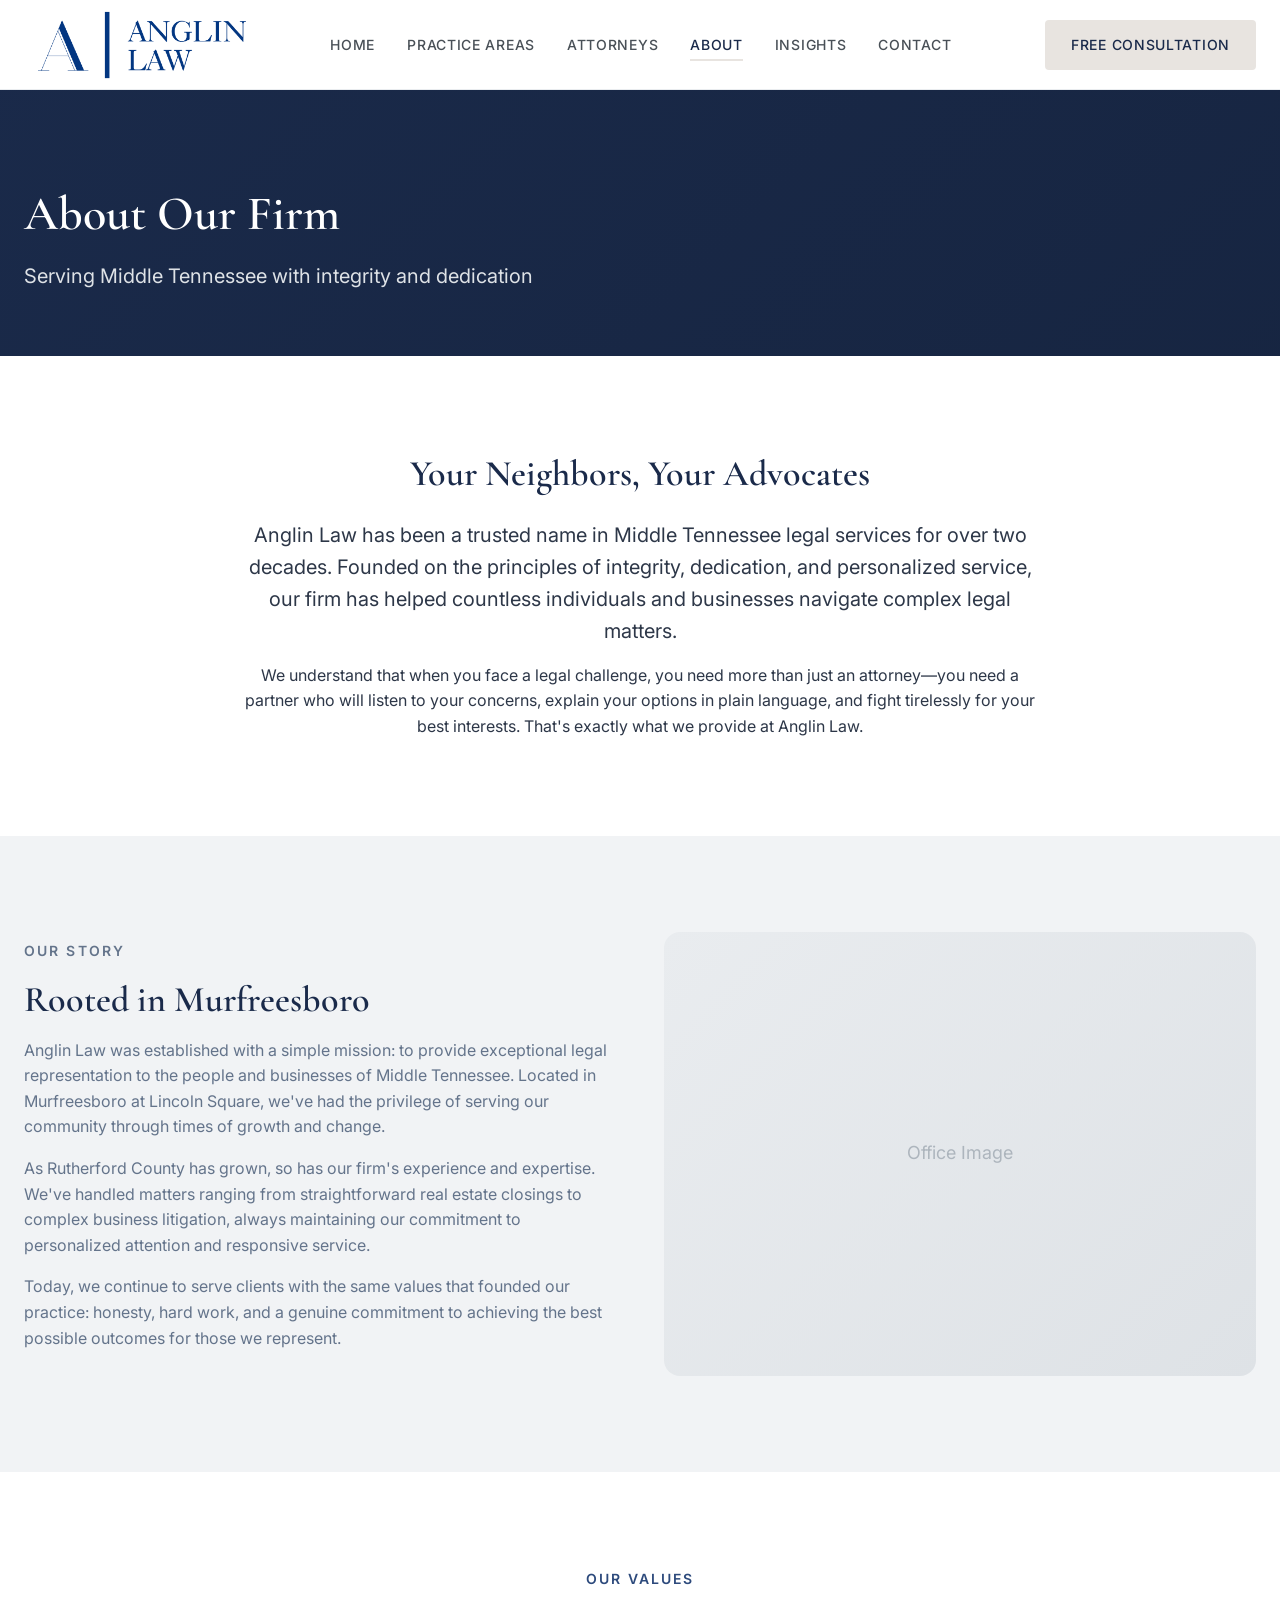
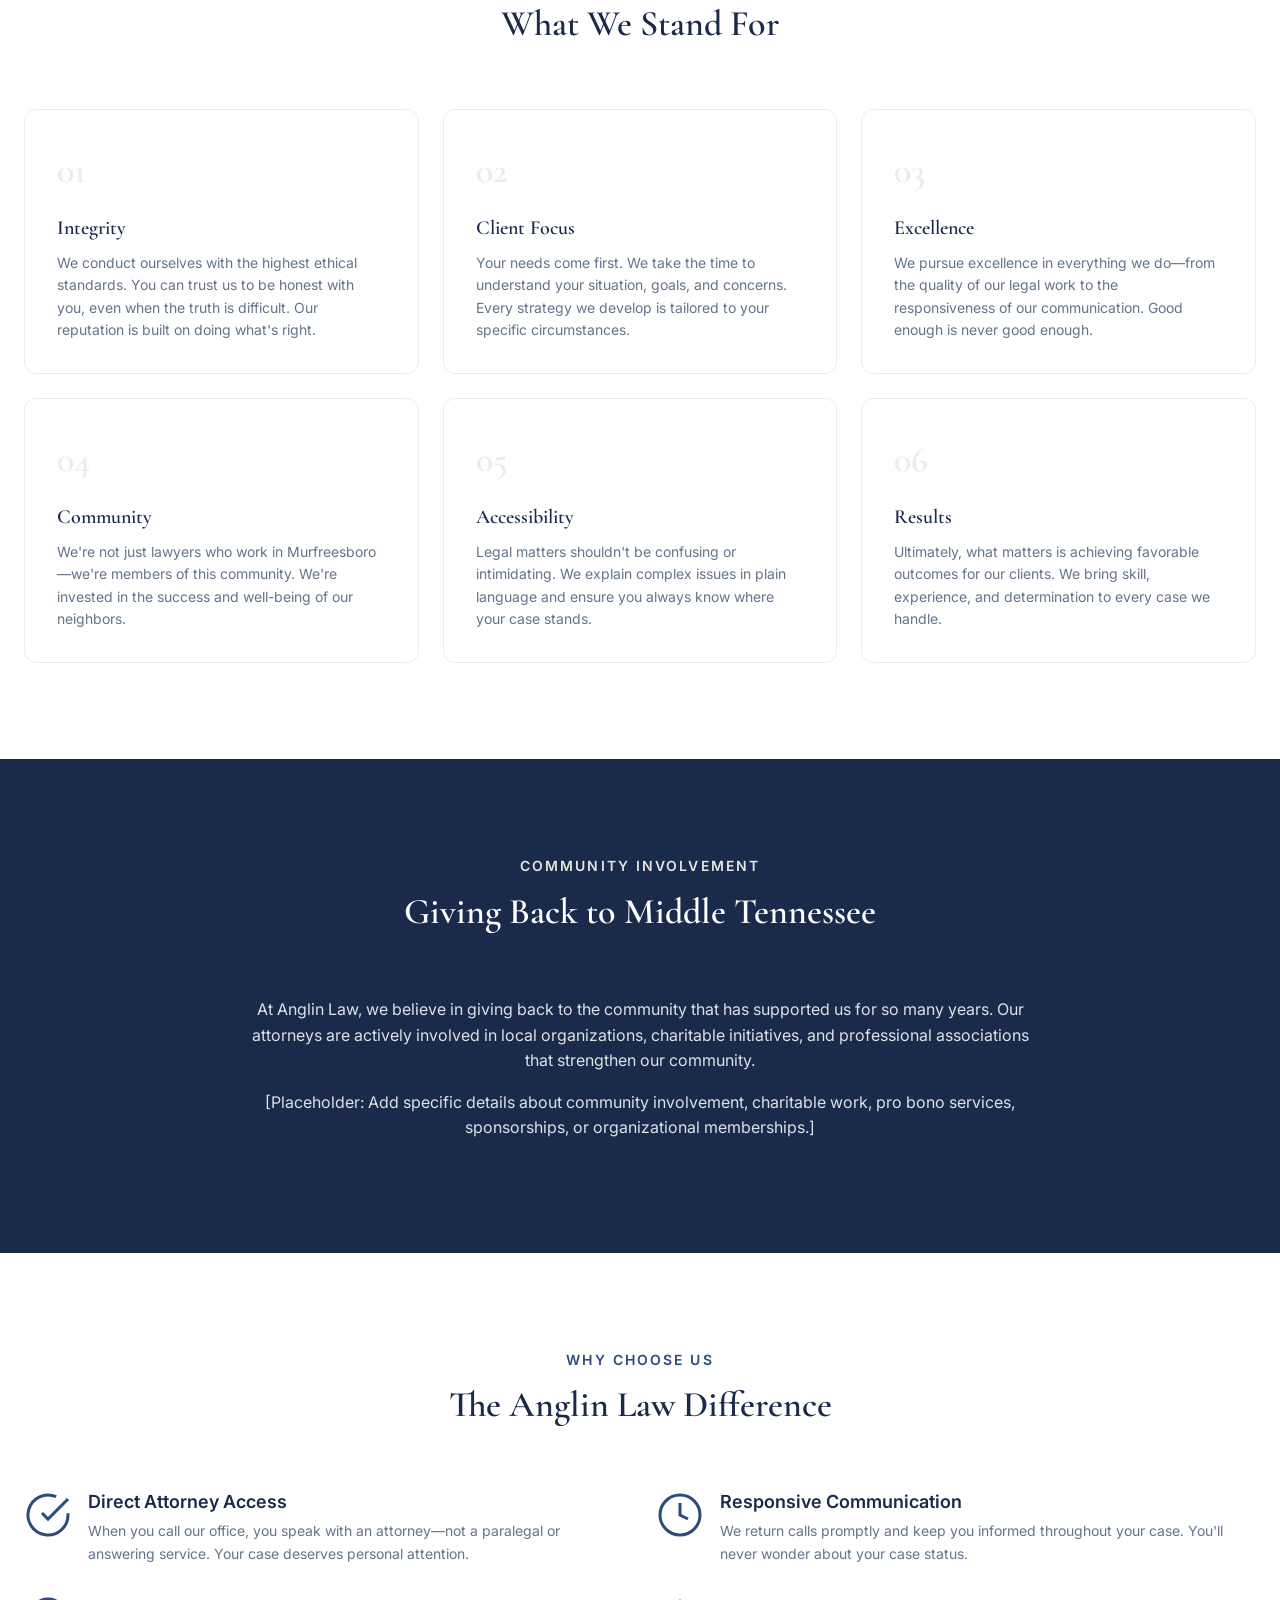
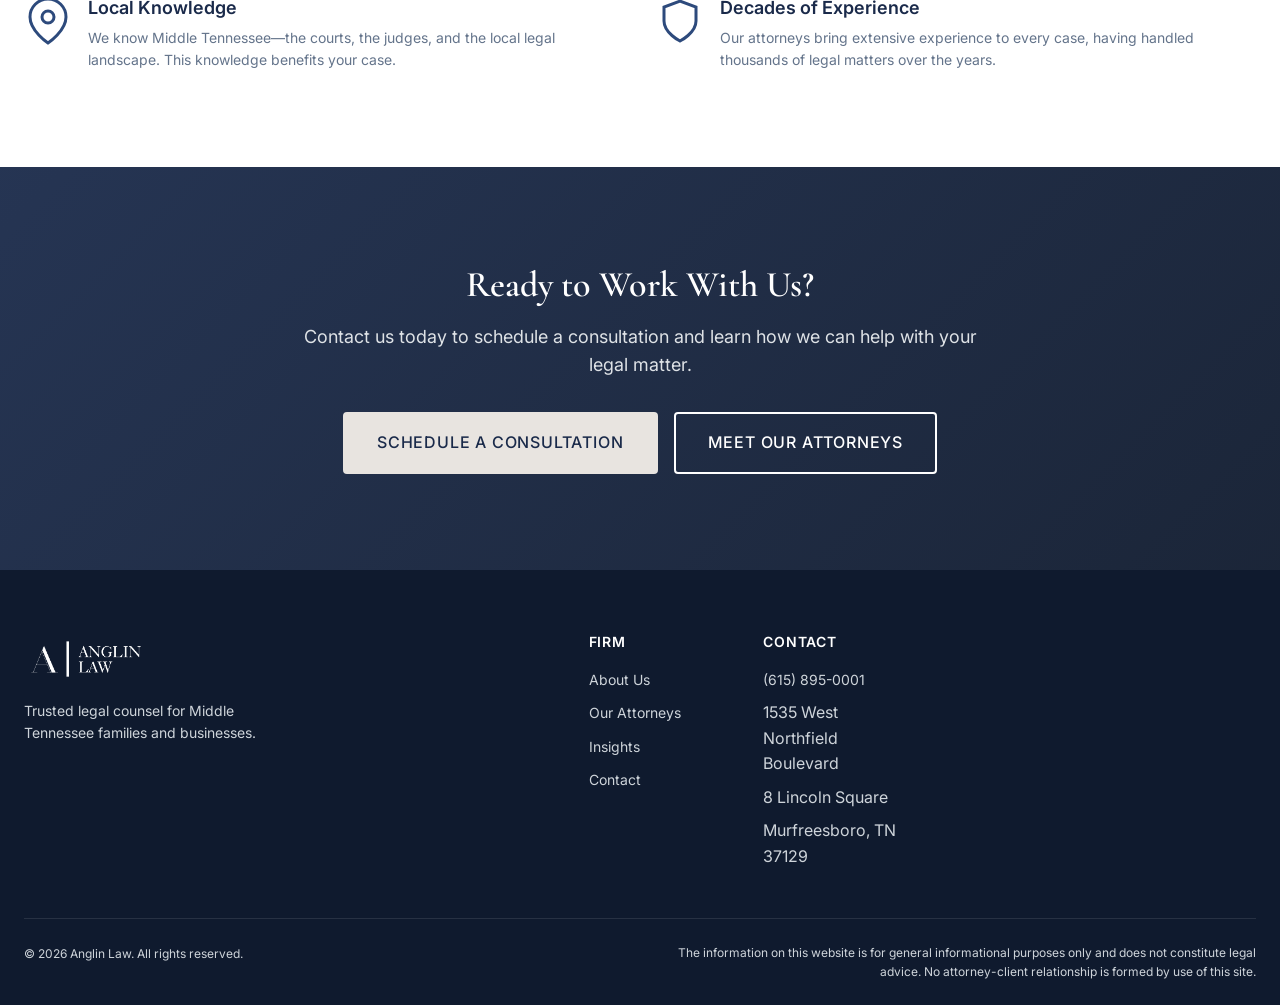
==== about.html @ 4384e6ad "Update footer across all pages with simplified layout and full address - Removed Practice Areas colu" ====
<!DOCTYPE html>
<html lang="en">
<head>
    <meta charset="UTF-8">
    <meta name="viewport" content="width=device-width, initial-scale=1.0">
    <meta name="description" content="Learn about Anglin Law - a trusted law firm serving Murfreesboro and Middle Tennessee for over two decades.">
    <title>About Our Firm | Anglin Law</title>
    <link rel="preconnect" href="https://fonts.googleapis.com">
    <link rel="preconnect" href="https://fonts.gstatic.com" crossorigin>
    <link href="https://fonts.googleapis.com/css2?family=Cormorant+Garamond:wght@400;500;600;700&family=Inter:wght@300;400;500;600&display=swap" rel="stylesheet">
    <link rel="stylesheet" href="css/styles.css">
</head>
<body>
    <!-- Header -->
    <header class="header" id="header">
        <div class="container">
            <a href="index.html" class="logo">
                <img src="images/logo.png" alt="Anglin Law" class="logo-img">
            </a>
            <nav class="nav" id="nav">
                <ul class="nav-list">
                    <li><a href="index.html" class="nav-link">Home</a></li>
                    <li><a href="practice-areas.html" class="nav-link">Practice Areas</a></li>
                    <li><a href="attorneys.html" class="nav-link">Attorneys</a></li>
                    <li><a href="about.html" class="nav-link active">About</a></li>
                    <li><a href="insights.html" class="nav-link">Insights</a></li>
                    <li><a href="contact.html" class="nav-link">Contact</a></li>
                </ul>
            </nav>
            <a href="contact.html" class="btn btn-primary header-cta">Free Consultation</a>
            <button class="mobile-toggle" id="mobile-toggle" aria-label="Toggle menu">
                <span></span>
                <span></span>
                <span></span>
            </button>
        </div>
    </header>

    <!-- Page Hero -->
    <section class="page-hero">
        <div class="page-hero-bg">
            <div class="page-hero-overlay"></div>
        </div>
        <div class="container">
            <div class="page-hero-content">
                <h1 class="page-hero-title fade-in">About Our Firm</h1>
                <p class="page-hero-description fade-in">Serving Middle Tennessee with integrity and dedication</p>
            </div>
        </div>
    </section>

    <!-- About Introduction -->
    <section class="section">
        <div class="container container-narrow">
            <div class="about-intro reveal">
                <h2 class="section-title">Your Neighbors, Your Advocates</h2>
                <p class="intro-lead">Anglin Law has been a trusted name in Middle Tennessee legal services for over two decades. Founded on the principles of integrity, dedication, and personalized service, our firm has helped countless individuals and businesses navigate complex legal matters.</p>
                <p>We understand that when you face a legal challenge, you need more than just an attorney—you need a partner who will listen to your concerns, explain your options in plain language, and fight tirelessly for your best interests. That's exactly what we provide at Anglin Law.</p>
            </div>
        </div>
    </section>

    <!-- Our Story -->
    <section class="section section-light">
        <div class="container">
            <div class="about-story-grid">
                <div class="about-story-content reveal">
                    <p class="section-subtitle">Our Story</p>
                    <h2 class="section-title">Rooted in Murfreesboro</h2>
                    <p>Anglin Law was established with a simple mission: to provide exceptional legal representation to the people and businesses of Middle Tennessee. Located in Murfreesboro at Lincoln Square, we've had the privilege of serving our community through times of growth and change.</p>
                    <p>As Rutherford County has grown, so has our firm's experience and expertise. We've handled matters ranging from straightforward real estate closings to complex business litigation, always maintaining our commitment to personalized attention and responsive service.</p>
                    <p>Today, we continue to serve clients with the same values that founded our practice: honesty, hard work, and a genuine commitment to achieving the best possible outcomes for those we represent.</p>
                </div>
                <div class="about-story-image reveal">
                    <div class="about-image-placeholder">
                        <span>Office Image</span>
                    </div>
                    <!-- Replace with: <img src="images/office.jpg" alt="Anglin Law Office"> -->
                </div>
            </div>
        </div>
    </section>

    <!-- Our Values -->
    <section class="section">
        <div class="container">
            <div class="section-header reveal">
                <p class="section-subtitle">Our Values</p>
                <h2 class="section-title">What We Stand For</h2>
            </div>
            <div class="values-grid">
                <div class="value-card reveal">
                    <div class="value-number">01</div>
                    <h3 class="value-title">Integrity</h3>
                    <p class="value-description">We conduct ourselves with the highest ethical standards. You can trust us to be honest with you, even when the truth is difficult. Our reputation is built on doing what's right.</p>
                </div>
                <div class="value-card reveal">
                    <div class="value-number">02</div>
                    <h3 class="value-title">Client Focus</h3>
                    <p class="value-description">Your needs come first. We take the time to understand your situation, goals, and concerns. Every strategy we develop is tailored to your specific circumstances.</p>
                </div>
                <div class="value-card reveal">
                    <div class="value-number">03</div>
                    <h3 class="value-title">Excellence</h3>
                    <p class="value-description">We pursue excellence in everything we do—from the quality of our legal work to the responsiveness of our communication. Good enough is never good enough.</p>
                </div>
                <div class="value-card reveal">
                    <div class="value-number">04</div>
                    <h3 class="value-title">Community</h3>
                    <p class="value-description">We're not just lawyers who work in Murfreesboro—we're members of this community. We're invested in the success and well-being of our neighbors.</p>
                </div>
                <div class="value-card reveal">
                    <div class="value-number">05</div>
                    <h3 class="value-title">Accessibility</h3>
                    <p class="value-description">Legal matters shouldn't be confusing or intimidating. We explain complex issues in plain language and ensure you always know where your case stands.</p>
                </div>
                <div class="value-card reveal">
                    <div class="value-number">06</div>
                    <h3 class="value-title">Results</h3>
                    <p class="value-description">Ultimately, what matters is achieving favorable outcomes for our clients. We bring skill, experience, and determination to every case we handle.</p>
                </div>
            </div>
        </div>
    </section>

    <!-- Community Section -->
    <section class="section section-dark">
        <div class="container">
            <div class="community-content reveal">
                <div class="section-header">
                    <p class="section-subtitle">Community Involvement</p>
                    <h2 class="section-title">Giving Back to Middle Tennessee</h2>
                </div>
                <div class="community-text">
                    <p>At Anglin Law, we believe in giving back to the community that has supported us for so many years. Our attorneys are actively involved in local organizations, charitable initiatives, and professional associations that strengthen our community.</p>
                    <p>[Placeholder: Add specific details about community involvement, charitable work, pro bono services, sponsorships, or organizational memberships.]</p>
                </div>
            </div>
        </div>
    </section>

    <!-- Why Choose Us -->
    <section class="section">
        <div class="container">
            <div class="section-header reveal">
                <p class="section-subtitle">Why Choose Us</p>
                <h2 class="section-title">The Anglin Law Difference</h2>
            </div>
            <div class="difference-grid">
                <div class="difference-item reveal">
                    <div class="difference-icon">
                        <svg xmlns="http://www.w3.org/2000/svg" viewBox="0 0 24 24" fill="none" stroke="currentColor" stroke-width="1.5">
                            <path d="M22 11.08V12a10 10 0 1 1-5.93-9.14"></path>
                            <polyline points="22 4 12 14.01 9 11.01"></polyline>
                        </svg>
                    </div>
                    <div class="difference-content">
                        <h4>Direct Attorney Access</h4>
                        <p>When you call our office, you speak with an attorney—not a paralegal or answering service. Your case deserves personal attention.</p>
                    </div>
                </div>
                <div class="difference-item reveal">
                    <div class="difference-icon">
                        <svg xmlns="http://www.w3.org/2000/svg" viewBox="0 0 24 24" fill="none" stroke="currentColor" stroke-width="1.5">
                            <circle cx="12" cy="12" r="10"></circle>
                            <polyline points="12 6 12 12 16 14"></polyline>
                        </svg>
                    </div>
                    <div class="difference-content">
                        <h4>Responsive Communication</h4>
                        <p>We return calls promptly and keep you informed throughout your case. You'll never wonder about your case status.</p>
                    </div>
                </div>
                <div class="difference-item reveal">
                    <div class="difference-icon">
                        <svg xmlns="http://www.w3.org/2000/svg" viewBox="0 0 24 24" fill="none" stroke="currentColor" stroke-width="1.5">
                            <path d="M21 10c0 7-9 13-9 13s-9-6-9-13a9 9 0 0 1 18 0z"></path>
                            <circle cx="12" cy="10" r="3"></circle>
                        </svg>
                    </div>
                    <div class="difference-content">
                        <h4>Local Knowledge</h4>
                        <p>We know Middle Tennessee—the courts, the judges, and the local legal landscape. This knowledge benefits your case.</p>
                    </div>
                </div>
                <div class="difference-item reveal">
                    <div class="difference-icon">
                        <svg xmlns="http://www.w3.org/2000/svg" viewBox="0 0 24 24" fill="none" stroke="currentColor" stroke-width="1.5">
                            <path d="M12 22s8-4 8-10V5l-8-3-8 3v7c0 6 8 10 8 10z"></path>
                        </svg>
                    </div>
                    <div class="difference-content">
                        <h4>Decades of Experience</h4>
                        <p>Our attorneys bring extensive experience to every case, having handled thousands of legal matters over the years.</p>
                    </div>
                </div>
            </div>
        </div>
    </section>

    <!-- CTA Section -->
    <section class="cta-section">
        <div class="cta-bg">
            <div class="cta-overlay"></div>
        </div>
        <div class="container">
            <div class="cta-content reveal">
                <h2 class="cta-title">Ready to Work With Us?</h2>
                <p class="cta-description">Contact us today to schedule a consultation and learn how we can help with your legal matter.</p>
                <div class="cta-buttons">
                    <a href="contact.html" class="btn btn-primary btn-lg">Schedule a Consultation</a>
                    <a href="attorneys.html" class="btn btn-outline-light btn-lg">Meet Our Attorneys</a>
                </div>
            </div>
        </div>
    </section>

    <!-- Footer -->
    <footer class="footer">
        <div class="container">
            <div class="footer-main">
                <div class="footer-brand">
                    <a href="index.html" class="logo">
                        <img src="images/logo.png" alt="Anglin Law" class="logo-img">
                    </a>
                    <p class="footer-tagline">Trusted legal counsel for Middle Tennessee families and businesses.</p>
                </div>
                <div class="footer-links">
                    <div class="footer-column">
                        <h4>Firm</h4>
                        <ul>
                            <li><a href="about.html">About Us</a></li>
                            <li><a href="attorneys.html">Our Attorneys</a></li>
                            <li><a href="insights.html">Insights</a></li>
                            <li><a href="contact.html">Contact</a></li>
                        </ul>
                    </div>
                    <div class="footer-column">
                        <h4>Contact</h4>
                        <ul>
                            <li><a href="tel:615-895-0001">(615) 895-0001</a></li>
                            <li>1535 West Northfield Boulevard</li>
                            <li>8 Lincoln Square</li>
                            <li>Murfreesboro, TN 37129</li>
                        </ul>
                    </div>
                </div>
            </div>
            <div class="footer-bottom">
                <p>&copy; 2026 Anglin Law. All rights reserved.</p>
                <p class="footer-disclaimer">The information on this website is for general informational purposes only and does not constitute legal advice. No attorney-client relationship is formed by use of this site.</p>
            </div>
        </div>
    </footer>

    <script src="js/main.js"></script>
</body>
</html>
---- css/styles.css ----
/* ============================================
   ANGLIN LAW - Main Stylesheet
   Professional Law Firm Website
   ============================================ */

/* CSS Custom Properties */
:root {
    /* Colors */
    --color-primary: #1a2a4a;        /* Deep navy blue */
    --color-primary-dark: #0f1a2e;   /* Darker navy */
    --color-primary-light: #2d4a7c;  /* Lighter navy */
    --color-accent: #e8e4e0;         /* Light warm grey */
    --color-accent-dark: #c9c4be;    /* Medium warm grey */
    --color-accent-light: #f5f3f1;   /* Very light grey */
    --color-accent-text: #2d4a7c;    /* Navy for text accents */
    --color-white: #ffffff;
    --color-off-white: #f8f9fa;
    --color-gray-100: #f1f3f5;
    --color-gray-200: #e9ecef;
    --color-gray-300: #dee2e6;
    --color-gray-400: #ced4da;
    --color-gray-500: #adb5bd;
    --color-gray-600: #6c757d;
    --color-gray-700: #495057;
    --color-gray-800: #343a40;
    --color-gray-900: #212529;
    --color-text: #2d3748;
    --color-text-light: #64748b;
    --color-text-muted: #94a3b8;

    /* Typography */
    --font-heading: 'Cormorant Garamond', Georgia, serif;
    --font-body: 'Inter', -apple-system, BlinkMacSystemFont, 'Segoe UI', Roboto, sans-serif;

    /* Font Sizes */
    --text-xs: 0.75rem;
    --text-sm: 0.875rem;
    --text-base: 1rem;
    --text-lg: 1.125rem;
    --text-xl: 1.25rem;
    --text-2xl: 1.5rem;
    --text-3xl: 1.875rem;
    --text-4xl: 2.25rem;
    --text-5xl: 3rem;
    --text-6xl: 3.75rem;
    --text-7xl: 4.5rem;

    /* Spacing */
    --space-1: 0.25rem;
    --space-2: 0.5rem;
    --space-3: 0.75rem;
    --space-4: 1rem;
    --space-5: 1.25rem;
    --space-6: 1.5rem;
    --space-8: 2rem;
    --space-10: 2.5rem;
    --space-12: 3rem;
    --space-16: 4rem;
    --space-20: 5rem;
    --space-24: 6rem;
    --space-32: 8rem;

    /* Layout */
    --container-max: 1280px;
    --container-narrow: 900px;
    --header-height: 90px;
    --header-height-scrolled: 70px;

    /* Transitions */
    --transition-fast: 150ms ease;
    --transition-base: 250ms ease;
    --transition-slow: 350ms ease;
    --transition-slower: 500ms ease;

    /* Shadows */
    --shadow-sm: 0 1px 2px rgba(0, 0, 0, 0.05);
    --shadow-base: 0 4px 6px -1px rgba(0, 0, 0, 0.1), 0 2px 4px -1px rgba(0, 0, 0, 0.06);
    --shadow-md: 0 10px 15px -3px rgba(0, 0, 0, 0.1), 0 4px 6px -2px rgba(0, 0, 0, 0.05);
    --shadow-lg: 0 20px 25px -5px rgba(0, 0, 0, 0.1), 0 10px 10px -5px rgba(0, 0, 0, 0.04);
    --shadow-xl: 0 25px 50px -12px rgba(0, 0, 0, 0.25);

    /* Border Radius */
    --radius-sm: 0.25rem;
    --radius-base: 0.375rem;
    --radius-md: 0.5rem;
    --radius-lg: 0.75rem;
    --radius-xl: 1rem;
}

/* ============================================
   Reset & Base Styles
   ============================================ */

*, *::before, *::after {
    box-sizing: border-box;
    margin: 0;
    padding: 0;
}

html {
    scroll-behavior: smooth;
    -webkit-font-smoothing: antialiased;
    -moz-osx-font-smoothing: grayscale;
}

body {
    font-family: var(--font-body);
    font-size: var(--text-base);
    line-height: 1.6;
    color: var(--color-text);
    background-color: var(--color-white);
}

img {
    max-width: 100%;
    height: auto;
    display: block;
}

a {
    color: inherit;
    text-decoration: none;
    transition: color var(--transition-fast);
}

ul, ol {
    list-style: none;
}

button {
    font-family: inherit;
    cursor: pointer;
    border: none;
    background: none;
}

input, textarea, select {
    font-family: inherit;
    font-size: inherit;
}

/* ============================================
   Typography
   ============================================ */

h1, h2, h3, h4, h5, h6 {
    font-family: var(--font-heading);
    font-weight: 600;
    line-height: 1.2;
    color: var(--color-primary);
}

h1 { font-size: var(--text-5xl); }
h2 { font-size: var(--text-4xl); }
h3 { font-size: var(--text-2xl); }
h4 { font-size: var(--text-xl); }
h5 { font-size: var(--text-lg); }
h6 { font-size: var(--text-base); }

p {
    margin-bottom: var(--space-4);
}

p:last-child {
    margin-bottom: 0;
}

.text-accent {
    color: var(--color-accent-text);
}

/* ============================================
   Layout
   ============================================ */

.container {
    width: 100%;
    max-width: var(--container-max);
    margin: 0 auto;
    padding: 0 var(--space-6);
}

.container-narrow {
    max-width: var(--container-narrow);
}

.section {
    padding: var(--space-24) 0;
}

.section-dark {
    background-color: var(--color-primary);
    color: var(--color-white);
}

.section-dark h2,
.section-dark h3,
.section-dark h4 {
    color: var(--color-white);
}

.section-light {
    background-color: var(--color-gray-100);
}

.section-header {
    text-align: center;
    max-width: 700px;
    margin: 0 auto var(--space-16);
}

.section-subtitle {
    font-family: var(--font-body);
    font-size: var(--text-sm);
    font-weight: 600;
    text-transform: uppercase;
    letter-spacing: 0.15em;
    color: var(--color-accent-text);
    margin-bottom: var(--space-3);
}

.section-dark .section-subtitle {
    color: var(--color-accent);
}

.section-title {
    margin-bottom: var(--space-4);
}

.section-description {
    font-size: var(--text-lg);
    color: var(--color-text-light);
}

.section-dark .section-description {
    color: var(--color-gray-300);
}

.section-cta {
    text-align: center;
    margin-top: var(--space-12);
}

/* ============================================
   Buttons
   ============================================ */

.btn {
    display: inline-flex;
    align-items: center;
    justify-content: center;
    padding: var(--space-3) var(--space-6);
    font-family: var(--font-body);
    font-size: var(--text-sm);
    font-weight: 500;
    text-transform: uppercase;
    letter-spacing: 0.05em;
    border-radius: var(--radius-sm);
    transition: all var(--transition-base);
    cursor: pointer;
    border: 2px solid transparent;
}

.btn-lg {
    padding: var(--space-4) var(--space-8);
    font-size: var(--text-base);
}

.btn-full {
    width: 100%;
}

.btn-primary {
    background-color: var(--color-accent);
    color: var(--color-primary);
    border-color: var(--color-accent);
}

.btn-primary:hover {
    background-color: var(--color-accent-dark);
    border-color: var(--color-accent-dark);
}

.btn-secondary {
    background-color: var(--color-primary);
    color: var(--color-white);
    border-color: var(--color-primary);
}

.btn-secondary:hover {
    background-color: var(--color-primary-dark);
    border-color: var(--color-primary-dark);
}

.btn-outline {
    background-color: transparent;
    color: var(--color-white);
    border-color: var(--color-white);
}

.btn-outline:hover {
    background-color: var(--color-white);
    color: var(--color-primary);
}

.btn-outline-light {
    background-color: transparent;
    color: var(--color-white);
    border-color: var(--color-white);
}

.btn-outline-light:hover {
    background-color: var(--color-white);
    color: var(--color-primary);
}

.link-arrow {
    display: inline-flex;
    align-items: center;
    font-size: var(--text-sm);
    font-weight: 500;
    color: var(--color-accent-text);
    transition: all var(--transition-fast);
}

.link-arrow::after {
    content: '→';
    margin-left: var(--space-2);
    transition: transform var(--transition-fast);
}

.link-arrow:hover {
    color: var(--color-primary);
}

.link-arrow:hover::after {
    transform: translateX(4px);
}

/* ============================================
   Header
   ============================================ */

.header {
    position: fixed;
    top: 0;
    left: 0;
    right: 0;
    height: var(--header-height);
    background-color: var(--color-white);
    z-index: 1000;
    transition: all var(--transition-base);
}

.header::after {
    content: '';
    position: absolute;
    bottom: 0;
    left: 0;
    right: 0;
    height: 1px;
    background-color: var(--color-gray-200);
}

.header.scrolled {
    height: var(--header-height-scrolled);
    box-shadow: var(--shadow-md);
}

.header .container {
    display: flex;
    align-items: center;
    justify-content: space-between;
    height: 100%;
}

/* Logo */
.logo {
    display: flex;
    align-items: center;
    gap: var(--space-2);
}

.logo-mark {
    font-family: var(--font-heading);
    font-size: var(--text-2xl);
    font-weight: 600;
    color: var(--color-primary);
}

.logo-divider {
    font-family: var(--font-heading);
    font-size: var(--text-2xl);
    font-weight: 300;
    color: var(--color-accent-dark);
    margin: 0 var(--space-1);
}

.logo-text {
    font-family: var(--font-heading);
    font-size: var(--text-xl);
    font-weight: 600;
    color: var(--color-primary);
    letter-spacing: 0.1em;
}

.footer .logo-mark,
.footer .logo-text {
    color: var(--color-white);
}

.footer .logo-divider {
    color: var(--color-accent);
}

.logo-img {
    height: 95px;
    width: auto;
    max-width: 380px;
    object-fit: contain;
    transition: opacity var(--transition-fast);
}

.logo:hover .logo-img {
    opacity: 0.85;
}

.footer .logo-img {
    height: 50px;
    max-width: 220px;
    filter: brightness(0) invert(1);
}

/* Navigation */
.nav-list {
    display: flex;
    align-items: center;
    gap: var(--space-8);
}

.nav-link {
    font-size: var(--text-sm);
    font-weight: 500;
    color: var(--color-gray-700);
    text-transform: uppercase;
    letter-spacing: 0.05em;
    padding: var(--space-2) 0;
    position: relative;
}

.nav-link::after {
    content: '';
    position: absolute;
    bottom: 0;
    left: 0;
    width: 0;
    height: 2px;
    background-color: var(--color-accent);
    transition: width var(--transition-base);
}

.nav-link:hover,
.nav-link.active {
    color: var(--color-primary);
}

.nav-link:hover::after,
.nav-link.active::after {
    width: 100%;
}

/* Dropdown */
.has-dropdown {
    position: relative;
}

.dropdown {
    position: absolute;
    top: 100%;
    left: 50%;
    transform: translateX(-50%);
    min-width: 220px;
    background-color: var(--color-white);
    box-shadow: var(--shadow-lg);
    border-radius: var(--radius-md);
    padding: var(--space-3) 0;
    opacity: 0;
    visibility: hidden;
    transition: all var(--transition-base);
    margin-top: var(--space-4);
}

.dropdown::before {
    content: '';
    position: absolute;
    top: -8px;
    left: 50%;
    transform: translateX(-50%);
    border: 8px solid transparent;
    border-bottom-color: var(--color-white);
}

.has-dropdown:hover .dropdown {
    opacity: 1;
    visibility: visible;
    margin-top: var(--space-2);
}

.dropdown li {
    padding: 0;
}

.dropdown a {
    display: block;
    padding: var(--space-2) var(--space-5);
    font-size: var(--text-sm);
    font-weight: 400;
    text-transform: none;
    letter-spacing: 0;
    color: var(--color-gray-700);
    transition: all var(--transition-fast);
}

.dropdown a:hover {
    background-color: var(--color-gray-100);
    color: var(--color-primary);
}

.header-cta {
    margin-left: var(--space-6);
}

/* Mobile Toggle */
.mobile-toggle {
    display: none;
    flex-direction: column;
    gap: 5px;
    padding: var(--space-2);
}

.mobile-toggle span {
    display: block;
    width: 24px;
    height: 2px;
    background-color: var(--color-primary);
    transition: all var(--transition-fast);
}

/* ============================================
   Hero Section
   ============================================ */

.hero {
    position: relative;
    min-height: 100vh;
    display: flex;
    align-items: center;
    padding-top: var(--header-height);
    overflow: hidden;
}

.hero-bg {
    position: absolute;
    inset: 0;
    background-image: url('../images/hero-courthouse.jpg');
    background-size: cover;
    background-position: center;
    background-attachment: fixed;
}

.hero-overlay {
    position: absolute;
    inset: 0;
    background: linear-gradient(
        135deg,
        rgba(26, 42, 74, 0.9) 0%,
        rgba(26, 42, 74, 0.7) 50%,
        rgba(26, 42, 74, 0.8) 100%
    );
}

.hero .container {
    position: relative;
    z-index: 1;
}

.hero-content {
    max-width: 800px;
    color: var(--color-white);
}

.hero-subtitle {
    font-size: var(--text-sm);
    font-weight: 600;
    text-transform: uppercase;
    letter-spacing: 0.2em;
    color: var(--color-accent);
    margin-bottom: var(--space-4);
}

.hero-title {
    font-size: var(--text-6xl);
    font-weight: 600;
    color: var(--color-white);
    margin-bottom: var(--space-6);
    line-height: 1.1;
}

.hero-description {
    font-size: var(--text-xl);
    color: var(--color-gray-300);
    margin-bottom: var(--space-8);
    max-width: 600px;
}

.hero-cta {
    display: flex;
    flex-wrap: wrap;
    gap: var(--space-4);
}

.hero-scroll {
    position: absolute;
    bottom: var(--space-8);
    left: 50%;
    transform: translateX(-50%);
    display: flex;
    flex-direction: column;
    align-items: center;
    color: var(--color-white);
    font-size: var(--text-xs);
    text-transform: uppercase;
    letter-spacing: 0.2em;
    opacity: 0.7;
}

.scroll-line {
    width: 1px;
    height: 60px;
    background: linear-gradient(to bottom, var(--color-white), transparent);
    margin-top: var(--space-3);
    animation: scrollLine 2s ease-in-out infinite;
}

@keyframes scrollLine {
    0%, 100% { transform: scaleY(1); opacity: 1; }
    50% { transform: scaleY(0.5); opacity: 0.5; }
}

/* ============================================
   Introduction Section
   ============================================ */

.intro-content {
    display: grid;
    grid-template-columns: 1fr 1fr;
    gap: var(--space-16);
    align-items: center;
}

.intro-text .section-title {
    margin-bottom: var(--space-6);
}

.intro-lead {
    font-size: var(--text-xl);
    color: var(--color-text);
    margin-bottom: var(--space-4);
}

.intro-text p {
    color: var(--color-text-light);
    margin-bottom: var(--space-6);
}

.intro-stats {
    display: grid;
    grid-template-columns: repeat(3, 1fr);
    gap: var(--space-6);
}

.stat {
    text-align: center;
    padding: var(--space-8);
    background-color: var(--color-gray-100);
    border-radius: var(--radius-lg);
}

.stat-number {
    font-family: var(--font-heading);
    font-size: var(--text-5xl);
    font-weight: 600;
    color: var(--color-primary);
    display: inline;
}

.stat-prefix {
    font-family: var(--font-heading);
    font-size: var(--text-3xl);
    font-weight: 600;
    color: var(--color-accent-text);
}

.stat-suffix {
    font-family: var(--font-heading);
    font-size: var(--text-3xl);
    font-weight: 600;
    color: var(--color-accent-text);
}

.stat-label {
    font-size: var(--text-sm);
    color: var(--color-text-light);
    text-transform: uppercase;
    letter-spacing: 0.05em;
    display: block;
    margin-top: var(--space-2);
}

/* ============================================
   Practice Areas Section
   ============================================ */

.practice-grid {
    display: flex;
    flex-wrap: wrap;
    justify-content: center;
    gap: var(--space-6);
}

.practice-grid .practice-card {
    flex: 0 0 calc(25% - var(--space-6));
    max-width: calc(25% - var(--space-6));
}

.practice-card {
    position: relative;
    border-radius: var(--radius-lg);
    overflow: hidden;
    min-height: 280px;
    display: flex;
    align-items: flex-end;
    transition: all var(--transition-base);
}

.practice-card-bg {
    position: absolute;
    inset: 0;
    background-size: cover;
    background-position: center;
    opacity: 0.3;
    transition: all 0.4s ease;
}

.practice-card-overlay {
    position: absolute;
    inset: 0;
    background: linear-gradient(
        to top,
        rgba(26, 42, 74, 0.95) 0%,
        rgba(26, 42, 74, 0.7) 50%,
        rgba(26, 42, 74, 0.5) 100%
    );
    transition: all 0.4s ease;
}

.practice-card-content {
    position: relative;
    z-index: 1;
    padding: var(--space-6);
    width: 100%;
}

.practice-card:hover {
    transform: translateY(-4px);
    box-shadow: 0 20px 40px rgba(0, 0, 0, 0.3);
}

.practice-card:hover .practice-card-bg {
    opacity: 0.85;
    transform: scale(1.05);
}

.practice-card:hover .practice-card-overlay {
    background: linear-gradient(
        to top,
        rgba(26, 42, 74, 0.75) 0%,
        rgba(26, 42, 74, 0.4) 50%,
        rgba(26, 42, 74, 0.2) 100%
    );
}

.practice-title {
    font-size: var(--text-xl);
    color: var(--color-white);
    margin-bottom: var(--space-3);
}

.practice-excerpt {
    font-size: var(--text-sm);
    color: var(--color-gray-300);
    margin-bottom: var(--space-4);
    line-height: 1.6;
}

.practice-link {
    font-size: var(--text-sm);
    font-weight: 500;
    color: var(--color-accent);
    text-transform: uppercase;
    letter-spacing: 0.05em;
    transition: all var(--transition-fast);
}

.practice-card:hover .practice-link {
    color: var(--color-white);
}

/* ============================================
   Attorneys Section
   ============================================ */

.attorneys-grid {
    display: grid;
    grid-template-columns: repeat(2, 1fr);
    gap: var(--space-10);
}

.attorney-card {
    display: grid;
    grid-template-columns: 280px 1fr;
    gap: var(--space-8);
    align-items: start;
}

.attorney-image {
    aspect-ratio: 3/4;
    border-radius: var(--radius-lg);
    overflow: hidden;
    background-color: var(--color-gray-200);
}

.attorney-placeholder {
    width: 100%;
    height: 100%;
    display: flex;
    align-items: center;
    justify-content: center;
    background: linear-gradient(135deg, var(--color-primary-light), var(--color-primary));
    color: var(--color-white);
    font-family: var(--font-heading);
    font-size: var(--text-4xl);
    font-weight: 600;
}

.attorney-image img {
    width: 100%;
    height: 100%;
    object-fit: cover;
}

.attorney-name {
    font-size: var(--text-2xl);
    margin-bottom: var(--space-1);
}

.attorney-title {
    font-size: var(--text-sm);
    font-weight: 500;
    text-transform: uppercase;
    letter-spacing: 0.1em;
    color: var(--color-accent-text);
    margin-bottom: var(--space-4);
}

.attorney-bio {
    color: var(--color-text-light);
    margin-bottom: var(--space-4);
}

.attorney-contact {
    display: flex;
    flex-direction: column;
    gap: var(--space-1);
    margin-bottom: var(--space-4);
}

.attorney-contact a {
    font-size: var(--text-sm);
    color: var(--color-text-light);
}

.attorney-contact a:hover {
    color: var(--color-accent-text);
}

/* ============================================
   Why Us Section
   ============================================ */

.why-grid {
    display: grid;
    grid-template-columns: repeat(3, 1fr);
    gap: var(--space-6);
}

.why-card {
    background-color: var(--color-white);
    border-radius: var(--radius-lg);
    padding: var(--space-8);
    text-align: center;
    box-shadow: var(--shadow-sm);
    transition: all var(--transition-base);
}

.why-card:hover {
    box-shadow: var(--shadow-md);
    transform: translateY(-4px);
}

.why-icon {
    width: 48px;
    height: 48px;
    margin: 0 auto var(--space-4);
    color: var(--color-accent-text);
}

.why-icon svg {
    width: 100%;
    height: 100%;
}

.why-title {
    font-size: var(--text-xl);
    margin-bottom: var(--space-3);
}

.why-description {
    font-size: var(--text-sm);
    color: var(--color-text-light);
}

/* ============================================
   Insights Section
   ============================================ */

.insights-grid {
    display: grid;
    grid-template-columns: 1fr 1fr;
    gap: var(--space-6);
}

.insight-card {
    background-color: var(--color-white);
    border: 1px solid var(--color-gray-200);
    border-radius: var(--radius-lg);
    padding: var(--space-6);
    transition: all var(--transition-base);
}

.insight-card:hover {
    border-color: var(--color-accent);
    box-shadow: var(--shadow-md);
}

.insight-featured {
    grid-column: 1;
    grid-row: 1 / span 2;
    display: flex;
    flex-direction: column;
}

.insight-image {
    aspect-ratio: 16/9;
    border-radius: var(--radius-md);
    overflow: hidden;
    margin-bottom: var(--space-5);
    background-color: var(--color-gray-200);
}

.insight-placeholder {
    width: 100%;
    height: 100%;
    background: linear-gradient(135deg, var(--color-gray-200), var(--color-gray-300));
}

.insight-content {
    flex: 1;
    display: flex;
    flex-direction: column;
}

.insight-category {
    font-size: var(--text-xs);
    font-weight: 600;
    text-transform: uppercase;
    letter-spacing: 0.1em;
    color: var(--color-accent-text);
    margin-bottom: var(--space-3);
}

.insight-title {
    font-size: var(--text-xl);
    margin-bottom: var(--space-3);
    line-height: 1.3;
}

.insight-featured .insight-title {
    font-size: var(--text-2xl);
}

.insight-excerpt {
    font-size: var(--text-sm);
    color: var(--color-text-light);
    margin-bottom: var(--space-4);
    flex: 1;
}

.insight-meta {
    display: flex;
    gap: var(--space-4);
    font-size: var(--text-xs);
    color: var(--color-text-muted);
    margin-bottom: var(--space-4);
}

/* ============================================
   CTA Section
   ============================================ */

.cta-section {
    position: relative;
    padding: var(--space-24) 0;
    overflow: hidden;
}

.cta-bg {
    position: absolute;
    inset: 0;
    background-image: url('https://images.unsplash.com/photo-1497366216548-37526070297c?auto=format&fit=crop&w=2000&q=80');
    background-size: cover;
    background-position: center;
    background-attachment: fixed;
}

.cta-overlay {
    position: absolute;
    inset: 0;
    background: linear-gradient(135deg, var(--color-primary) 0%, var(--color-primary-dark) 100%);
    opacity: 0.95;
}

.cta-section .container {
    position: relative;
    z-index: 1;
}

.cta-content {
    text-align: center;
    max-width: 700px;
    margin: 0 auto;
    color: var(--color-white);
}

.cta-title {
    font-size: var(--text-4xl);
    color: var(--color-white);
    margin-bottom: var(--space-4);
}

.cta-description {
    font-size: var(--text-lg);
    color: var(--color-gray-300);
    margin-bottom: var(--space-8);
}

.cta-buttons {
    display: flex;
    justify-content: center;
    flex-wrap: wrap;
    gap: var(--space-4);
}

/* ============================================
   Contact Preview Section
   ============================================ */

.contact-grid {
    display: grid;
    grid-template-columns: 1fr 1fr;
    gap: var(--space-16);
}

.contact-info .section-title {
    margin-bottom: var(--space-8);
}

.contact-details {
    display: flex;
    flex-direction: column;
    gap: var(--space-6);
    margin-bottom: var(--space-8);
}

.contact-item {
    display: flex;
    gap: var(--space-4);
}

.contact-icon {
    width: 24px;
    height: 24px;
    color: var(--color-accent-text);
    flex-shrink: 0;
    margin-top: var(--space-1);
}

.contact-icon svg {
    width: 100%;
    height: 100%;
}

.contact-item h4 {
    font-family: var(--font-body);
    font-size: var(--text-sm);
    font-weight: 600;
    text-transform: uppercase;
    letter-spacing: 0.05em;
    color: var(--color-primary);
    margin-bottom: var(--space-1);
}

.contact-item p {
    font-size: var(--text-sm);
    color: var(--color-text-light);
    line-height: 1.6;
}

.contact-item a {
    color: var(--color-text-light);
}

.contact-item a:hover {
    color: var(--color-accent-text);
}

.social-links {
    display: flex;
    gap: var(--space-3);
}

.social-link {
    width: 40px;
    height: 40px;
    display: flex;
    align-items: center;
    justify-content: center;
    background-color: var(--color-gray-100);
    border-radius: var(--radius-md);
    color: var(--color-gray-600);
    transition: all var(--transition-fast);
}

.social-link:hover {
    background-color: var(--color-primary);
    color: var(--color-white);
}

.social-link svg {
    width: 18px;
    height: 18px;
}

/* Contact Form */
.contact-form-wrapper {
    background-color: var(--color-gray-100);
    border-radius: var(--radius-xl);
    padding: var(--space-10);
}

.form-group {
    margin-bottom: var(--space-5);
}

.form-row {
    display: grid;
    grid-template-columns: 1fr 1fr;
    gap: var(--space-5);
}

.form-group label {
    display: block;
    font-size: var(--text-sm);
    font-weight: 500;
    color: var(--color-gray-700);
    margin-bottom: var(--space-2);
}

.form-group input,
.form-group textarea {
    width: 100%;
    padding: var(--space-3) var(--space-4);
    border: 1px solid var(--color-gray-300);
    border-radius: var(--radius-md);
    background-color: var(--color-white);
    transition: all var(--transition-fast);
}

.form-group input:focus,
.form-group textarea:focus {
    outline: none;
    border-color: var(--color-accent);
    box-shadow: 0 0 0 3px rgba(201, 162, 39, 0.15);
}

.form-group textarea {
    resize: vertical;
    min-height: 120px;
}

.form-disclaimer {
    font-size: var(--text-xs);
    color: var(--color-text-muted);
    margin-top: var(--space-4);
    text-align: center;
}

/* ============================================
   Footer
   ============================================ */

.footer {
    background-color: var(--color-primary-dark);
    color: var(--color-gray-400);
    padding-top: var(--space-16);
}

.footer-main {
    display: grid;
    grid-template-columns: 1.5fr 2fr;
    gap: var(--space-16);
    padding-bottom: var(--space-12);
    border-bottom: 1px solid rgba(255, 255, 255, 0.1);
}

.footer-brand .logo {
    margin-bottom: var(--space-4);
}

.footer-brand .logo-mark,
.footer-brand .logo-name,
.footer-brand .logo-suffix {
    color: var(--color-white);
}

.footer-tagline {
    font-size: var(--text-sm);
    max-width: 280px;
}

.footer-links {
    display: grid;
    grid-template-columns: repeat(4, 1fr);
    gap: var(--space-8);
}

.footer-column h4 {
    font-family: var(--font-body);
    font-size: var(--text-sm);
    font-weight: 600;
    text-transform: uppercase;
    letter-spacing: 0.05em;
    color: var(--color-white);
    margin-bottom: var(--space-4);
}

.footer-column ul {
    display: flex;
    flex-direction: column;
    gap: var(--space-2);
}

.footer-column a {
    font-size: var(--text-sm);
    color: var(--color-gray-400);
    transition: color var(--transition-fast);
}

.footer-column a:hover {
    color: var(--color-accent);
}

.footer-bottom {
    padding: var(--space-6) 0;
    display: flex;
    justify-content: space-between;
    align-items: center;
    font-size: var(--text-xs);
}

.footer-disclaimer {
    max-width: 600px;
    text-align: right;
    margin-bottom: 0;
}

/* ============================================
   Animations
   ============================================ */

.fade-in {
    opacity: 0;
    transform: translateY(20px);
    animation: fadeIn 0.8s ease forwards;
}

.fade-in:nth-child(1) { animation-delay: 0.1s; }
.fade-in:nth-child(2) { animation-delay: 0.2s; }
.fade-in:nth-child(3) { animation-delay: 0.3s; }
.fade-in:nth-child(4) { animation-delay: 0.4s; }

@keyframes fadeIn {
    to {
        opacity: 1;
        transform: translateY(0);
    }
}

.reveal {
    opacity: 0;
    transform: translateY(30px);
    transition: all 0.6s ease;
}

.reveal.active {
    opacity: 1;
    transform: translateY(0);
}

/* ============================================
   Responsive Design
   ============================================ */

@media (max-width: 1200px) {
    .practice-grid {
        grid-template-columns: repeat(3, 1fr);
    }
}

@media (max-width: 1024px) {
    :root {
        --text-6xl: 3rem;
        --text-5xl: 2.5rem;
        --text-4xl: 2rem;
    }

    .intro-content {
        grid-template-columns: 1fr;
        gap: var(--space-10);
    }

    .intro-stats {
        grid-template-columns: repeat(3, 1fr);
    }

    .practice-grid {
        grid-template-columns: repeat(2, 1fr);
    }

    .attorneys-grid {
        grid-template-columns: 1fr;
    }

    .attorney-card {
        grid-template-columns: 200px 1fr;
    }

    .footer-main {
        grid-template-columns: 1fr;
        gap: var(--space-10);
    }

    .footer-links {
        grid-template-columns: repeat(2, 1fr);
    }
}

@media (max-width: 768px) {
    :root {
        --header-height: 70px;
        --text-6xl: 2.5rem;
        --text-5xl: 2rem;
        --text-4xl: 1.75rem;
    }

    .section {
        padding: var(--space-16) 0;
    }

    /* Mobile Navigation */
    .nav {
        position: fixed;
        top: var(--header-height);
        left: 0;
        right: 0;
        bottom: 0;
        background-color: var(--color-white);
        padding: var(--space-6);
        transform: translateX(100%);
        transition: transform var(--transition-base);
    }

    .nav.active {
        transform: translateX(0);
    }

    .nav-list {
        flex-direction: column;
        align-items: flex-start;
        gap: 0;
    }

    .nav-link {
        display: block;
        padding: var(--space-4) 0;
        font-size: var(--text-lg);
        border-bottom: 1px solid var(--color-gray-200);
        width: 100%;
    }

    .has-dropdown .dropdown {
        position: static;
        transform: none;
        box-shadow: none;
        padding: 0 0 0 var(--space-4);
        margin: 0;
        opacity: 1;
        visibility: visible;
        background-color: transparent;
    }

    .dropdown::before {
        display: none;
    }

    .header-cta {
        display: none;
    }

    .mobile-toggle {
        display: flex;
    }

    .mobile-toggle.active span:nth-child(1) {
        transform: rotate(45deg) translate(5px, 5px);
    }

    .mobile-toggle.active span:nth-child(2) {
        opacity: 0;
    }

    .mobile-toggle.active span:nth-child(3) {
        transform: rotate(-45deg) translate(5px, -5px);
    }

    /* Hero */
    .hero-cta {
        flex-direction: column;
    }

    .hero-cta .btn {
        width: 100%;
        justify-content: center;
    }

    .hero-scroll {
        display: none;
    }

    /* Stats */
    .intro-stats {
        grid-template-columns: 1fr;
        gap: var(--space-4);
    }

    .stat {
        padding: var(--space-6);
    }

    /* Practice Areas */
    .practice-grid {
        grid-template-columns: 1fr;
    }

    /* Attorneys */
    .attorney-card {
        grid-template-columns: 1fr;
        text-align: center;
    }

    .attorney-image {
        max-width: 250px;
        margin: 0 auto;
    }

    /* Why Us */
    .why-grid {
        grid-template-columns: 1fr;
    }

    /* Insights */
    .insights-grid {
        grid-template-columns: 1fr;
    }

    .insight-featured {
        grid-column: auto;
        grid-row: auto;
    }

    /* Contact */
    .contact-grid {
        grid-template-columns: 1fr;
        gap: var(--space-10);
    }

    .form-row {
        grid-template-columns: 1fr;
    }

    /* CTA */
    .cta-buttons {
        flex-direction: column;
    }

    .cta-buttons .btn {
        width: 100%;
    }

    /* Footer */
    .footer-links {
        grid-template-columns: 1fr 1fr;
        gap: var(--space-6);
    }

    .footer-bottom {
        flex-direction: column;
        gap: var(--space-4);
        text-align: center;
    }

    .footer-disclaimer {
        text-align: center;
    }
}

@media (max-width: 480px) {
    .container {
        padding: 0 var(--space-4);
    }

    .logo-mark {
        width: 40px;
        height: 40px;
        font-size: var(--text-2xl);
    }

    .logo-name {
        font-size: var(--text-lg);
    }

    .logo-suffix {
        font-size: var(--text-base);
    }

    .hero-title {
        font-size: var(--text-4xl);
    }

    .contact-form-wrapper {
        padding: var(--space-6);
    }

    .footer-links {
        grid-template-columns: 1fr;
    }
}

/* ============================================
   Page Hero (Interior Pages)
   ============================================ */

.page-hero {
    position: relative;
    padding: calc(var(--header-height) + var(--space-24)) 0 var(--space-16);
    background-color: var(--color-primary);
    overflow: hidden;
}

.page-hero-small {
    padding: calc(var(--header-height) + var(--space-16)) 0 var(--space-12);
}

.page-hero-bg {
    position: absolute;
    inset: 0;
    background-image: url('https://images.unsplash.com/photo-1589829545856-d10d557cf95f?auto=format&fit=crop&w=2000&q=80');
    background-size: cover;
    background-position: center;
    opacity: 0.3;
}

.page-hero-overlay {
    position: absolute;
    inset: 0;
    background: linear-gradient(135deg, var(--color-primary) 0%, var(--color-primary-dark) 100%);
}

.page-hero .container {
    position: relative;
    z-index: 1;
}

.page-hero-content {
    max-width: 800px;
}

.page-hero-title {
    font-size: var(--text-5xl);
    color: var(--color-white);
    margin-bottom: var(--space-4);
}

.page-hero-description {
    font-size: var(--text-xl);
    color: var(--color-gray-300);
}

/* ============================================
   Practice Areas Page
   ============================================ */

.practice-overview {
    max-width: 800px;
    margin: 0 auto;
    text-align: center;
}

.practice-detail {
    padding: var(--space-20) 0;
}

.practice-detail-grid {
    max-width: 900px;
    margin: 0 auto;
}

.practice-detail-content {
    text-align: left;
}

.practice-detail-icon {
    width: 64px;
    height: 64px;
    color: var(--color-accent-text);
    margin-bottom: var(--space-6);
}

.practice-detail-icon svg {
    width: 100%;
    height: 100%;
}

.practice-detail-title {
    font-size: var(--text-4xl);
    margin-bottom: var(--space-6);
}

.practice-detail p {
    font-size: var(--text-lg);
    color: var(--color-text-light);
    margin-bottom: var(--space-6);
}

.practice-detail h4 {
    font-family: var(--font-body);
    font-size: var(--text-base);
    font-weight: 600;
    text-transform: uppercase;
    letter-spacing: 0.05em;
    color: var(--color-primary);
    margin-bottom: var(--space-4);
}

.practice-list {
    display: grid;
    grid-template-columns: repeat(2, 1fr);
    gap: var(--space-2) var(--space-8);
    margin-bottom: var(--space-8);
}

.practice-list li {
    position: relative;
    padding-left: var(--space-5);
    color: var(--color-text-light);
}

.practice-list li::before {
    content: '';
    position: absolute;
    left: 0;
    top: 0.6em;
    width: 8px;
    height: 2px;
    background-color: var(--color-accent);
}

@media (max-width: 768px) {
    .practice-list {
        grid-template-columns: 1fr;
    }
}

/* ============================================
   Attorney Profile Page
   ============================================ */

.attorney-profile-grid {
    display: grid;
    grid-template-columns: 350px 1fr;
    gap: var(--space-12);
    align-items: start;
}

.attorney-profile-image {
    position: sticky;
    top: calc(var(--header-height) + var(--space-6));
}

.attorney-placeholder-large {
    aspect-ratio: 3/4;
    background: linear-gradient(135deg, var(--color-primary-light), var(--color-primary));
    border-radius: var(--radius-lg);
    display: flex;
    align-items: center;
    justify-content: center;
    color: var(--color-white);
    font-family: var(--font-heading);
    font-size: var(--text-5xl);
    font-weight: 600;
}

.attorney-profile-image img {
    width: 100%;
    height: auto;
    border-radius: var(--radius-lg);
    object-fit: cover;
}

.attorney-profile-name {
    font-size: var(--text-4xl);
    margin-bottom: var(--space-2);
}

.attorney-profile-title {
    font-size: var(--text-sm);
    font-weight: 600;
    text-transform: uppercase;
    letter-spacing: 0.1em;
    color: var(--color-accent-text);
    margin-bottom: var(--space-6);
}

.attorney-profile-contact {
    display: flex;
    flex-wrap: wrap;
    gap: var(--space-4);
    margin-bottom: var(--space-8);
}

.attorney-contact-item {
    display: inline-flex;
    align-items: center;
    gap: var(--space-2);
    padding: var(--space-2) var(--space-4);
    background-color: var(--color-gray-100);
    border-radius: var(--radius-md);
    font-size: var(--text-sm);
    color: var(--color-text);
    transition: all var(--transition-fast);
}

.attorney-contact-item svg {
    width: 16px;
    height: 16px;
    color: var(--color-accent-text);
}

.attorney-contact-item:hover {
    background-color: var(--color-primary);
    color: var(--color-white);
}

.attorney-contact-item:hover svg {
    color: var(--color-accent-light);
}

.attorney-bio-full {
    margin-bottom: var(--space-8);
}

.attorney-bio-full p {
    font-size: var(--text-lg);
    color: var(--color-text-light);
    margin-bottom: var(--space-4);
}

.attorney-details {
    display: grid;
    grid-template-columns: repeat(3, 1fr);
    gap: var(--space-6);
    margin-bottom: var(--space-8);
    padding: var(--space-6);
    background-color: var(--color-gray-100);
    border-radius: var(--radius-lg);
}

.attorney-detail-section h4 {
    font-family: var(--font-body);
    font-size: var(--text-xs);
    font-weight: 600;
    text-transform: uppercase;
    letter-spacing: 0.1em;
    color: var(--color-primary);
    margin-bottom: var(--space-3);
}

.attorney-detail-section ul {
    display: flex;
    flex-direction: column;
    gap: var(--space-1);
}

.attorney-detail-section li {
    font-size: var(--text-sm);
    color: var(--color-text-light);
}

.section-divider {
    padding: var(--space-4) 0;
}

.section-divider hr {
    border: none;
    height: 1px;
    background-color: var(--color-gray-200);
}

@media (max-width: 900px) {
    .attorney-profile-grid {
        grid-template-columns: 1fr;
    }

    .attorney-profile-image {
        position: static;
        max-width: 300px;
        margin: 0 auto;
    }

    .attorney-details {
        grid-template-columns: 1fr;
    }
}

/* ============================================
   Contact Page
   ============================================ */

.contact-page-grid {
    display: grid;
    grid-template-columns: 1fr 1.2fr;
    gap: var(--space-16);
}

.contact-info-full h2 {
    margin-bottom: var(--space-4);
}

.contact-intro {
    font-size: var(--text-lg);
    color: var(--color-text-light);
    margin-bottom: var(--space-8);
}

.contact-details-full {
    display: grid;
    gap: var(--space-6);
    margin-bottom: var(--space-8);
}

.contact-item-large {
    display: flex;
    gap: var(--space-4);
    padding: var(--space-5);
    background-color: var(--color-gray-100);
    border-radius: var(--radius-lg);
}

.contact-icon-large {
    width: 32px;
    height: 32px;
    color: var(--color-accent-text);
    flex-shrink: 0;
}

.contact-icon-large svg {
    width: 100%;
    height: 100%;
}

.contact-item-large h4 {
    font-family: var(--font-body);
    font-size: var(--text-sm);
    font-weight: 600;
    color: var(--color-primary);
    margin-bottom: var(--space-2);
}

.contact-item-large p {
    font-size: var(--text-sm);
    color: var(--color-text-light);
    margin-bottom: var(--space-2);
}

.contact-item-large a {
    color: var(--color-text-light);
}

.contact-item-large a:hover {
    color: var(--color-accent-text);
}

.text-muted {
    color: var(--color-text-muted);
    font-size: var(--text-xs);
}

.social-links-large h4 {
    font-family: var(--font-body);
    font-size: var(--text-sm);
    font-weight: 600;
    color: var(--color-primary);
    margin-bottom: var(--space-3);
}

.contact-form-full .contact-form-wrapper {
    background-color: var(--color-white);
    border: 1px solid var(--color-gray-200);
}

.contact-form-full .contact-form-wrapper h3 {
    font-size: var(--text-2xl);
    margin-bottom: var(--space-2);
}

.contact-form-full .contact-form-wrapper > p {
    color: var(--color-text-light);
    margin-bottom: var(--space-6);
}

.contact-form select {
    width: 100%;
    padding: var(--space-3) var(--space-4);
    border: 1px solid var(--color-gray-300);
    border-radius: var(--radius-md);
    background-color: var(--color-white);
    color: var(--color-text);
    cursor: pointer;
    transition: all var(--transition-fast);
}

.contact-form select:focus {
    outline: none;
    border-color: var(--color-accent);
    box-shadow: 0 0 0 3px rgba(201, 162, 39, 0.15);
}

.map-section {
    background-color: var(--color-gray-200);
}

.map-container {
    height: 450px;
}

.map-container iframe {
    width: 100%;
    height: 100%;
}

@media (max-width: 900px) {
    .contact-page-grid {
        grid-template-columns: 1fr;
    }
}

/* ============================================
   About Page
   ============================================ */

.about-intro {
    max-width: 800px;
    margin: 0 auto;
    text-align: center;
}

.about-intro .section-title {
    margin-bottom: var(--space-6);
}

.about-story-grid {
    display: grid;
    grid-template-columns: 1fr 1fr;
    gap: var(--space-12);
    align-items: center;
}

.about-story-content p {
    color: var(--color-text-light);
    margin-bottom: var(--space-4);
}

.about-story-image {
    border-radius: var(--radius-xl);
    overflow: hidden;
}

.about-image-placeholder {
    aspect-ratio: 4/3;
    background: linear-gradient(135deg, var(--color-gray-200), var(--color-gray-300));
    display: flex;
    align-items: center;
    justify-content: center;
    color: var(--color-gray-500);
    font-size: var(--text-lg);
}

.values-grid {
    display: grid;
    grid-template-columns: repeat(3, 1fr);
    gap: var(--space-6);
}

.value-card {
    padding: var(--space-8);
    background-color: var(--color-white);
    border: 1px solid var(--color-gray-200);
    border-radius: var(--radius-lg);
    transition: all var(--transition-base);
}

.value-card:hover {
    border-color: var(--color-accent);
    box-shadow: var(--shadow-md);
}

.value-number {
    font-family: var(--font-heading);
    font-size: var(--text-4xl);
    font-weight: 600;
    color: var(--color-gray-200);
    margin-bottom: var(--space-4);
}

.value-title {
    font-size: var(--text-xl);
    margin-bottom: var(--space-3);
}

.value-description {
    font-size: var(--text-sm);
    color: var(--color-text-light);
}

.community-content {
    max-width: 800px;
    margin: 0 auto;
    text-align: center;
}

.community-text {
    color: var(--color-gray-300);
}

.community-text p {
    margin-bottom: var(--space-4);
}

.difference-grid {
    display: grid;
    grid-template-columns: repeat(2, 1fr);
    gap: var(--space-8);
}

.difference-item {
    display: flex;
    gap: var(--space-4);
}

.difference-icon {
    width: 48px;
    height: 48px;
    flex-shrink: 0;
    color: var(--color-accent-text);
}

.difference-icon svg {
    width: 100%;
    height: 100%;
}

.difference-content h4 {
    font-family: var(--font-body);
    font-size: var(--text-lg);
    font-weight: 600;
    color: var(--color-primary);
    margin-bottom: var(--space-2);
}

.difference-content p {
    font-size: var(--text-sm);
    color: var(--color-text-light);
}

@media (max-width: 900px) {
    .about-story-grid {
        grid-template-columns: 1fr;
    }

    .values-grid {
        grid-template-columns: 1fr;
    }

    .difference-grid {
        grid-template-columns: 1fr;
    }
}

/* ============================================
   Insights Page
   ============================================ */

.filter-section {
    padding: var(--space-6) 0;
    background-color: var(--color-gray-100);
    border-bottom: 1px solid var(--color-gray-200);
}

.filter-bar {
    display: flex;
    flex-wrap: wrap;
    gap: var(--space-2);
    justify-content: center;
}

.filter-btn {
    padding: var(--space-2) var(--space-4);
    font-size: var(--text-sm);
    font-weight: 500;
    color: var(--color-text-light);
    background-color: transparent;
    border: 1px solid var(--color-gray-300);
    border-radius: var(--radius-md);
    cursor: pointer;
    transition: all var(--transition-fast);
}

.filter-btn:hover,
.filter-btn.active {
    background-color: var(--color-primary);
    border-color: var(--color-primary);
    color: var(--color-white);
}

.insights-page-grid {
    display: flex;
    flex-direction: column;
    gap: var(--space-12);
}

.insight-card-large {
    display: grid;
    grid-template-columns: 1fr 1fr;
    gap: var(--space-10);
    padding: var(--space-8);
    background-color: var(--color-gray-100);
    border-radius: var(--radius-xl);
}

.insight-card-large-image {
    border-radius: var(--radius-lg);
    overflow: hidden;
}

.insight-placeholder-large {
    aspect-ratio: 16/10;
    background: linear-gradient(135deg, var(--color-gray-200), var(--color-gray-300));
}

.insight-card-large-title {
    font-size: var(--text-3xl);
    margin-bottom: var(--space-4);
    line-height: 1.3;
}

.insight-card-large .insight-excerpt {
    font-size: var(--text-base);
    margin-bottom: var(--space-4);
}

.insight-card-large .insight-meta {
    margin-bottom: var(--space-6);
}

.insight-read-time {
    color: var(--color-text-muted);
}

.insight-author {
    font-weight: 500;
    color: var(--color-primary);
}

.insights-articles-grid {
    display: grid;
    grid-template-columns: repeat(2, 1fr);
    gap: var(--space-6);
}

.insight-article-card {
    display: flex;
    flex-direction: column;
    background-color: var(--color-white);
    border: 1px solid var(--color-gray-200);
    border-radius: var(--radius-lg);
    overflow: hidden;
    transition: all var(--transition-base);
}

.insight-article-card:hover {
    border-color: var(--color-accent);
    box-shadow: var(--shadow-md);
}

.insight-article-image {
    aspect-ratio: 16/9;
    overflow: hidden;
}

.insight-article-content {
    padding: var(--space-6);
    display: flex;
    flex-direction: column;
    flex: 1;
}

.insight-article-title {
    font-size: var(--text-xl);
    margin-bottom: var(--space-3);
    line-height: 1.3;
}

.insight-article-card .insight-excerpt {
    flex: 1;
    margin-bottom: var(--space-4);
}

.load-more-section {
    text-align: center;
}

.btn-outline-dark {
    background-color: transparent;
    color: var(--color-primary);
    border: 2px solid var(--color-primary);
}

.btn-outline-dark:hover {
    background-color: var(--color-primary);
    color: var(--color-white);
}

.newsletter-section {
    padding: var(--space-16) 0;
}

.newsletter-content {
    display: grid;
    grid-template-columns: 1fr 1fr;
    gap: var(--space-10);
    align-items: center;
    max-width: 900px;
    margin: 0 auto;
}

.newsletter-text h2 {
    margin-bottom: var(--space-2);
}

.newsletter-text p {
    color: var(--color-text-light);
}

.newsletter-form {
    text-align: center;
}

.newsletter-input-group {
    display: flex;
    gap: var(--space-2);
}

.newsletter-input-group input {
    flex: 1;
    padding: var(--space-3) var(--space-4);
    border: 1px solid var(--color-gray-300);
    border-radius: var(--radius-md);
    font-size: var(--text-base);
}

.newsletter-input-group input:focus {
    outline: none;
    border-color: var(--color-accent);
    box-shadow: 0 0 0 3px rgba(201, 162, 39, 0.15);
}

.newsletter-disclaimer {
    font-size: var(--text-xs);
    color: var(--color-text-muted);
    margin-top: var(--space-3);
}

@media (max-width: 900px) {
    .insight-card-large {
        grid-template-columns: 1fr;
    }

    .insights-articles-grid {
        grid-template-columns: 1fr;
    }

    .newsletter-content {
        grid-template-columns: 1fr;
        text-align: center;
    }

    .newsletter-input-group {
        flex-direction: column;
    }
}
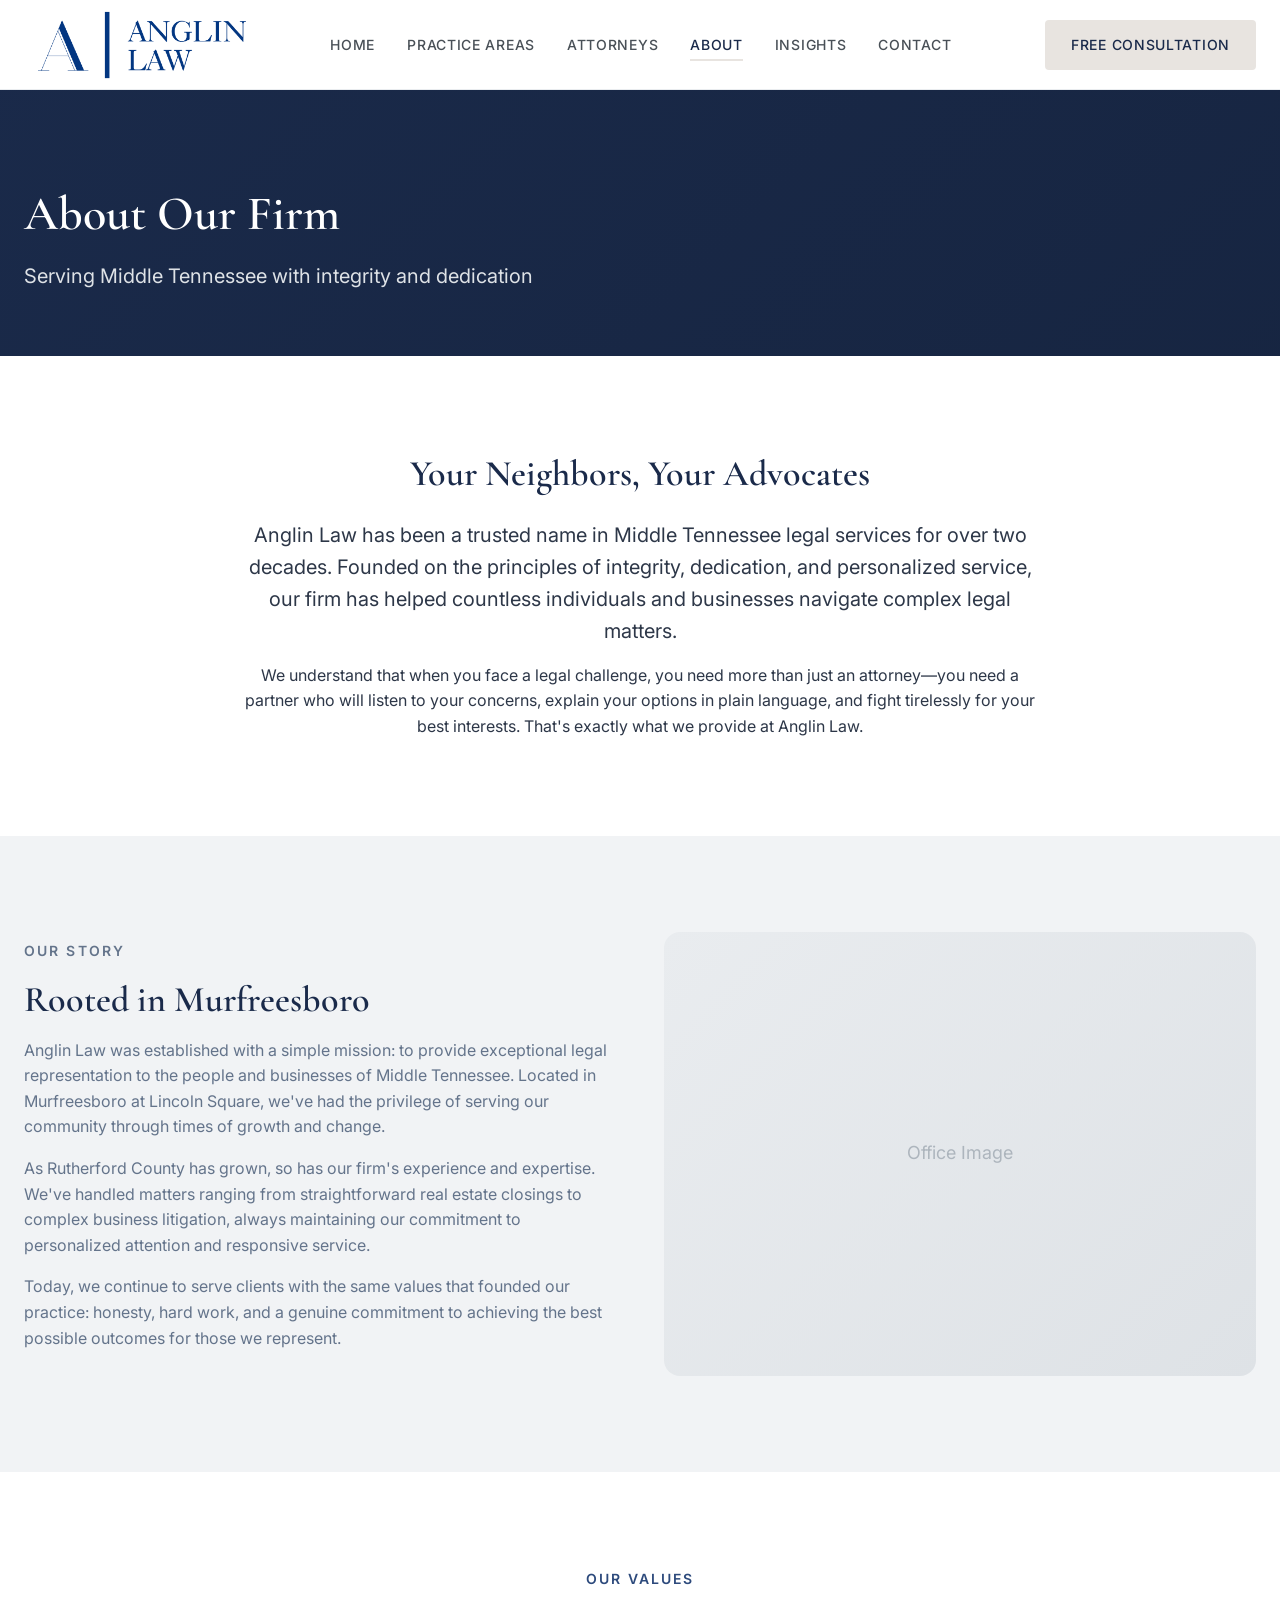
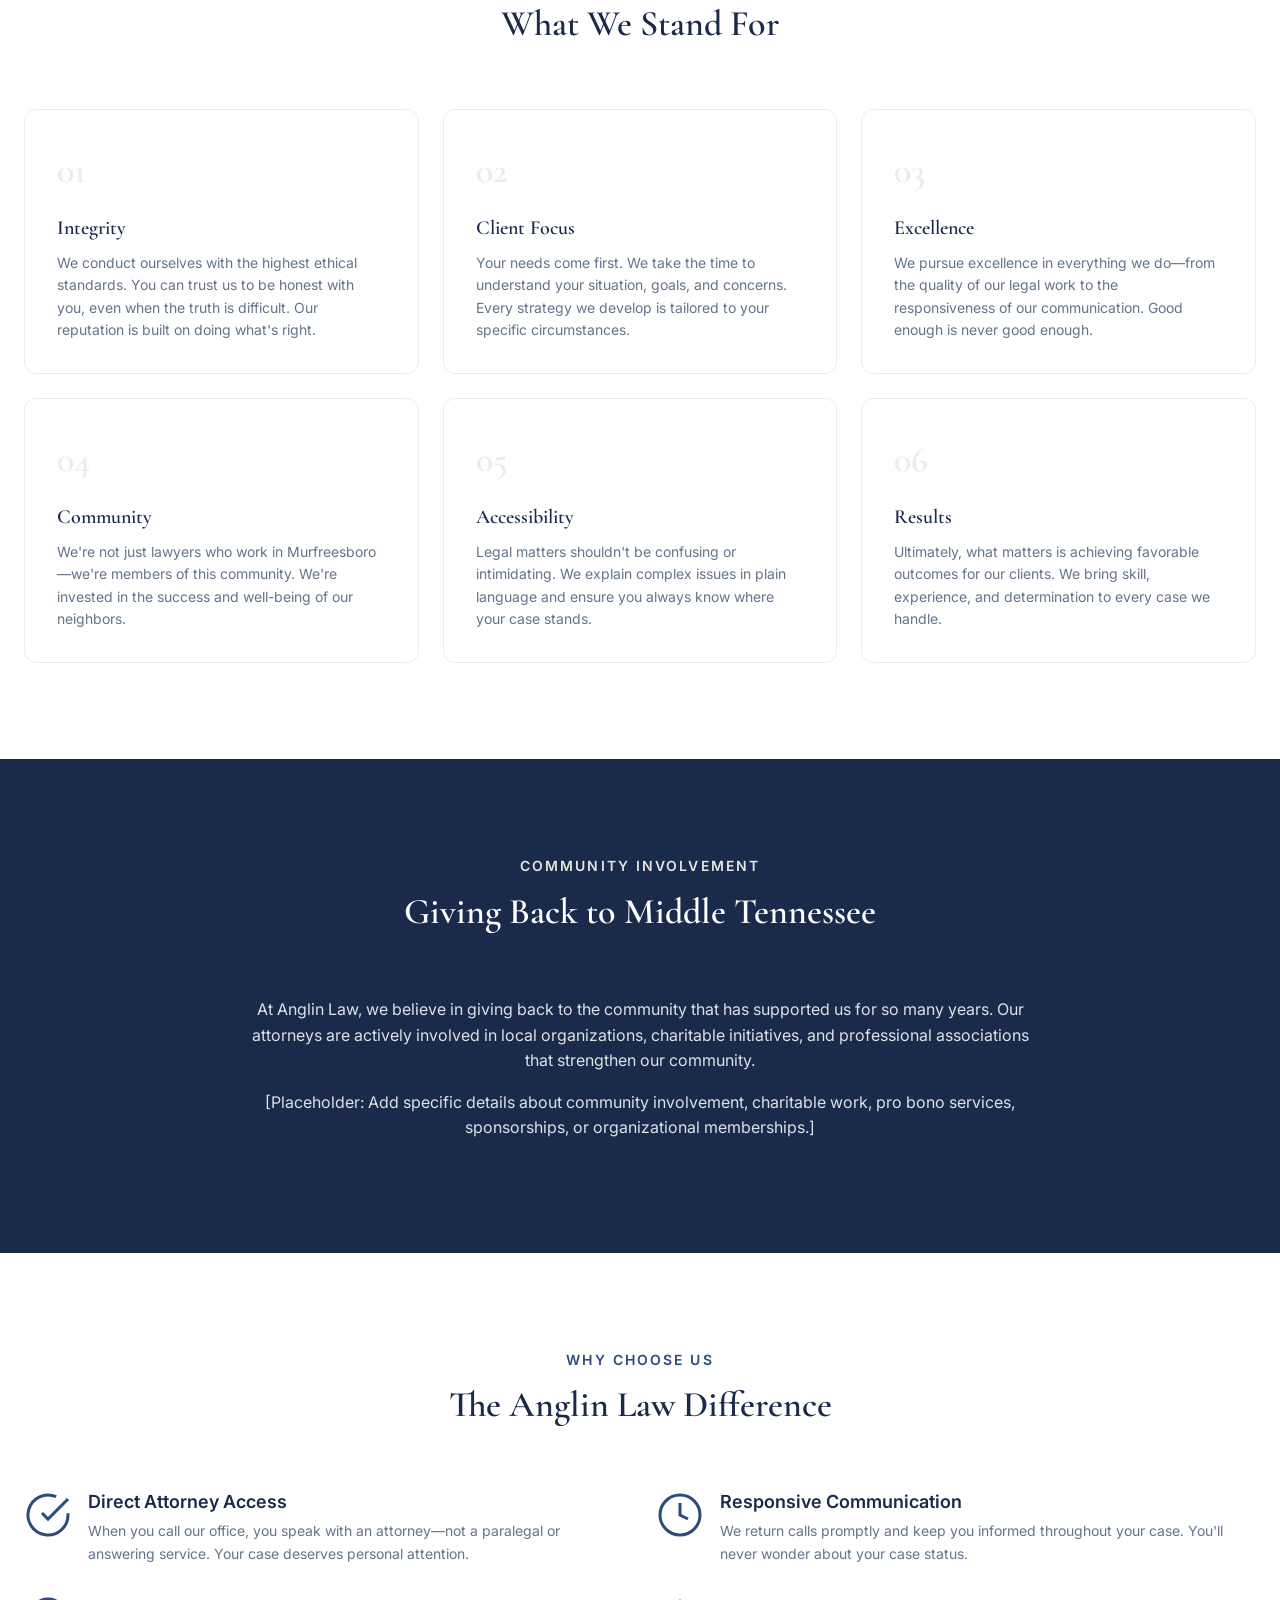
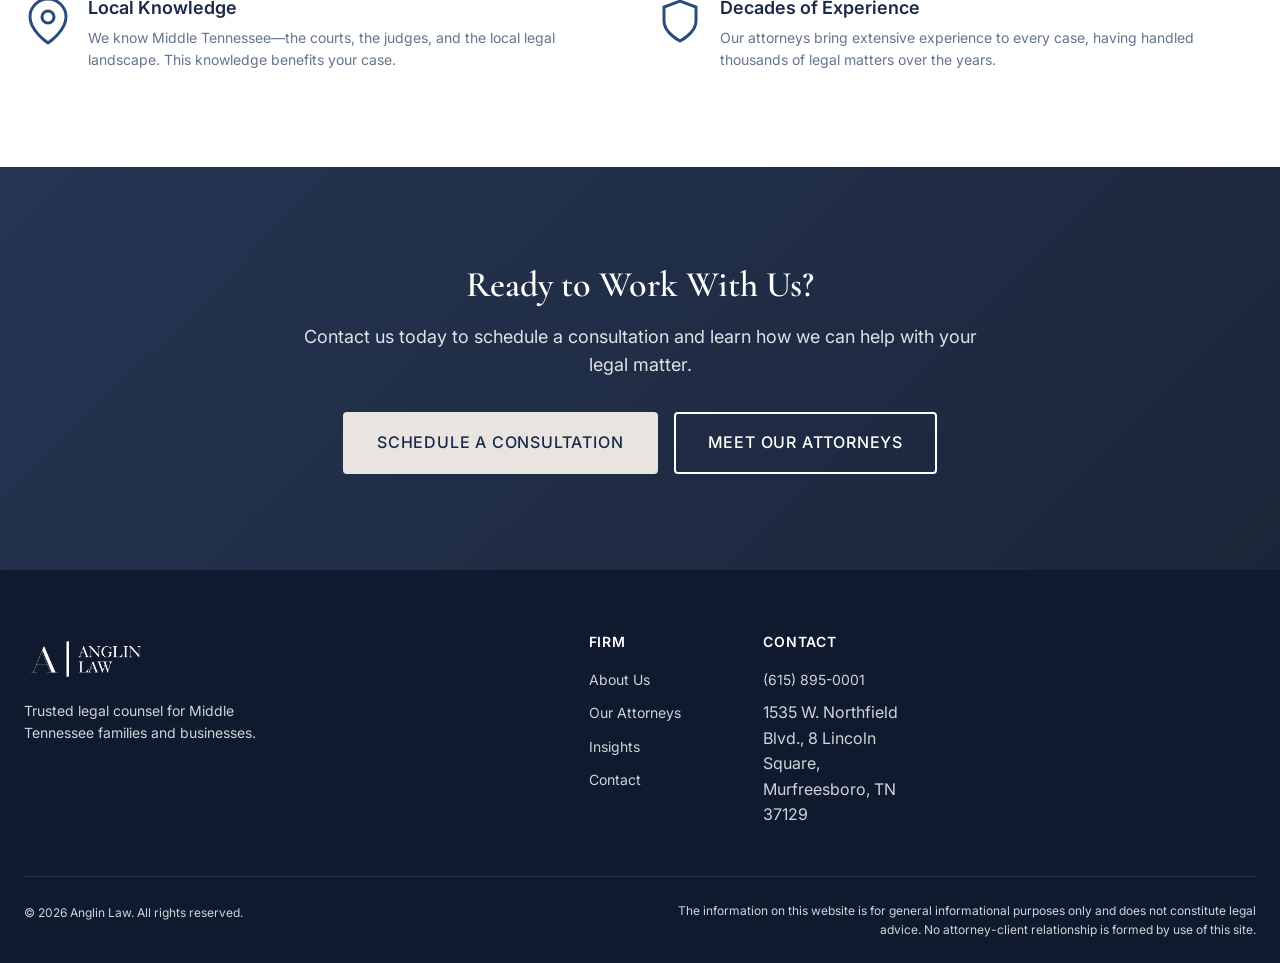
==== commit c30ef84e: "Update footer address to be inline and abbreviated - Changed address to single line: "1535 W. Northf" ====
--- a/about.html
+++ b/about.html
@@ -239,9 +239,7 @@
                         <h4>Contact</h4>
                         <ul>
                             <li><a href="tel:615-895-0001">(615) 895-0001</a></li>
-                            <li>1535 West Northfield Boulevard</li>
-                            <li>8 Lincoln Square</li>
-                            <li>Murfreesboro, TN 37129</li>
+                            <li>1535 W. Northfield Blvd., 8 Lincoln Square, Murfreesboro, TN 37129</li>
                         </ul>
                     </div>
                 </div>
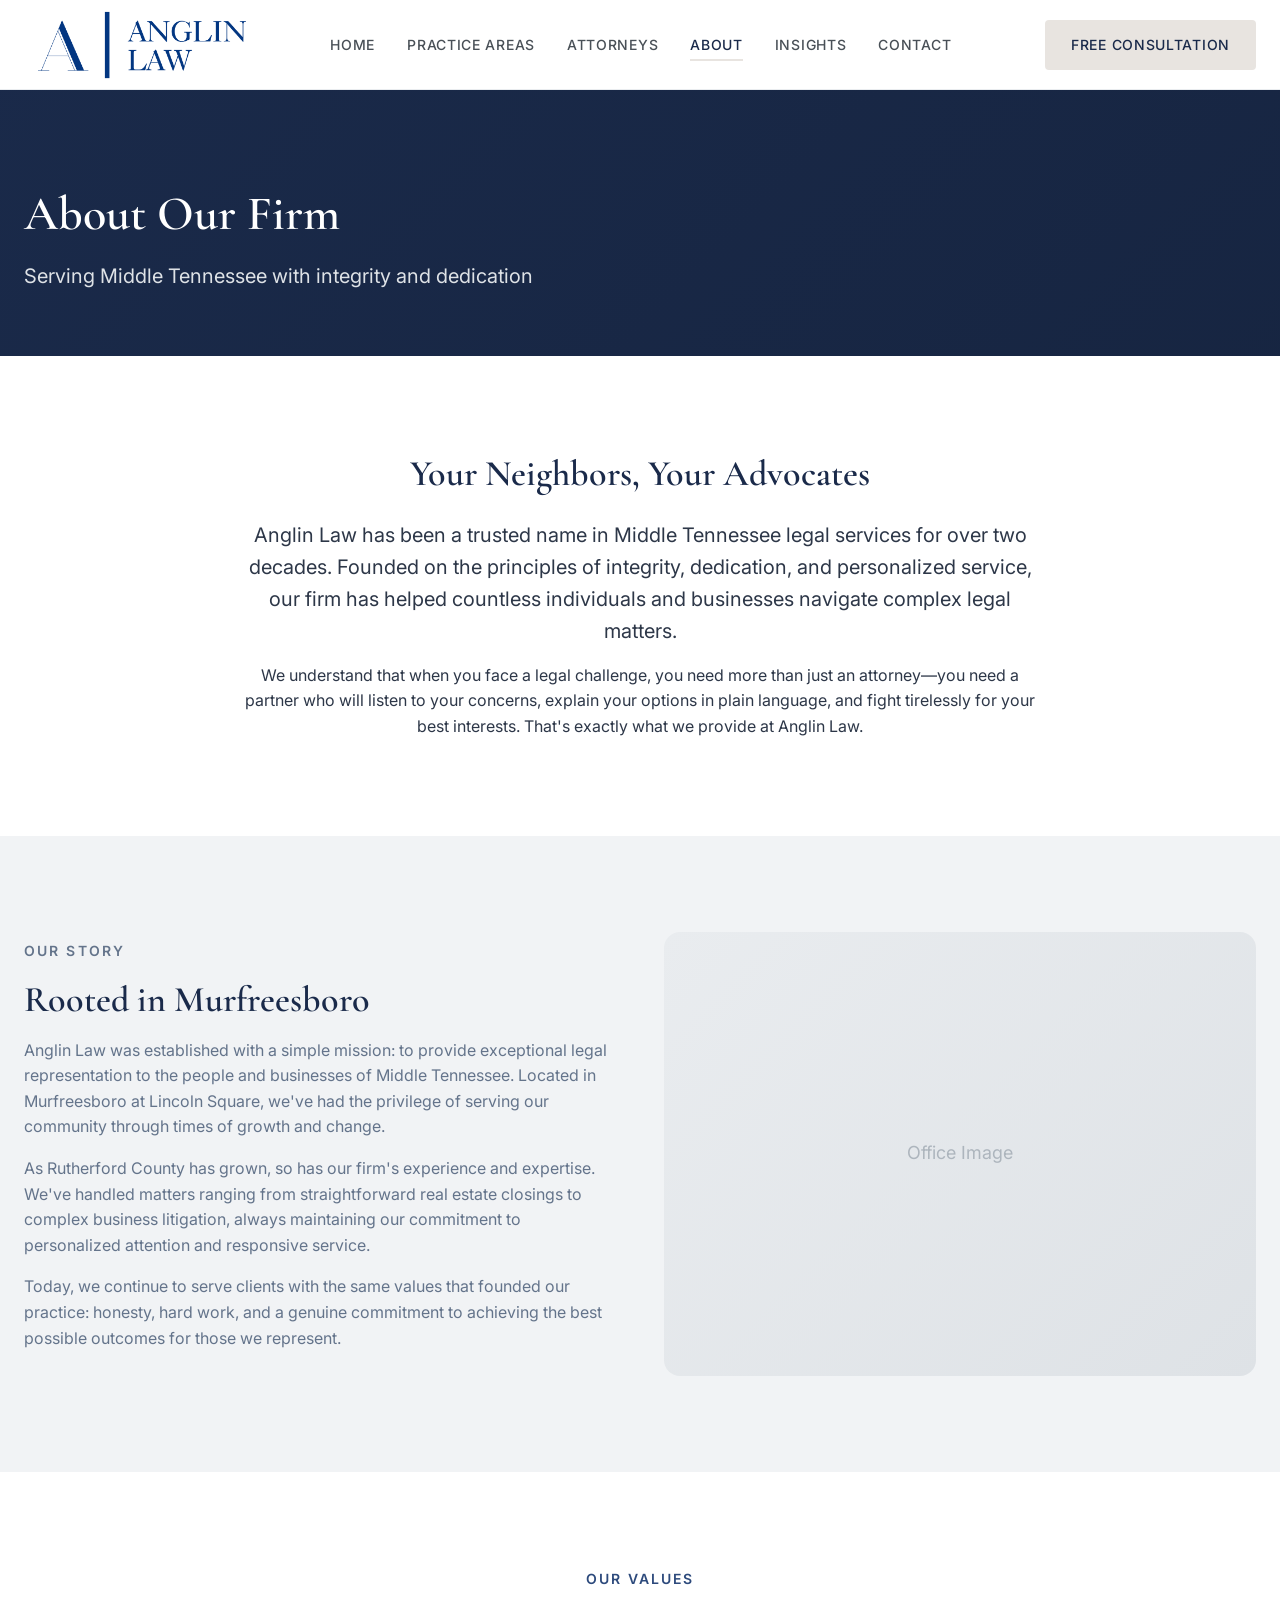
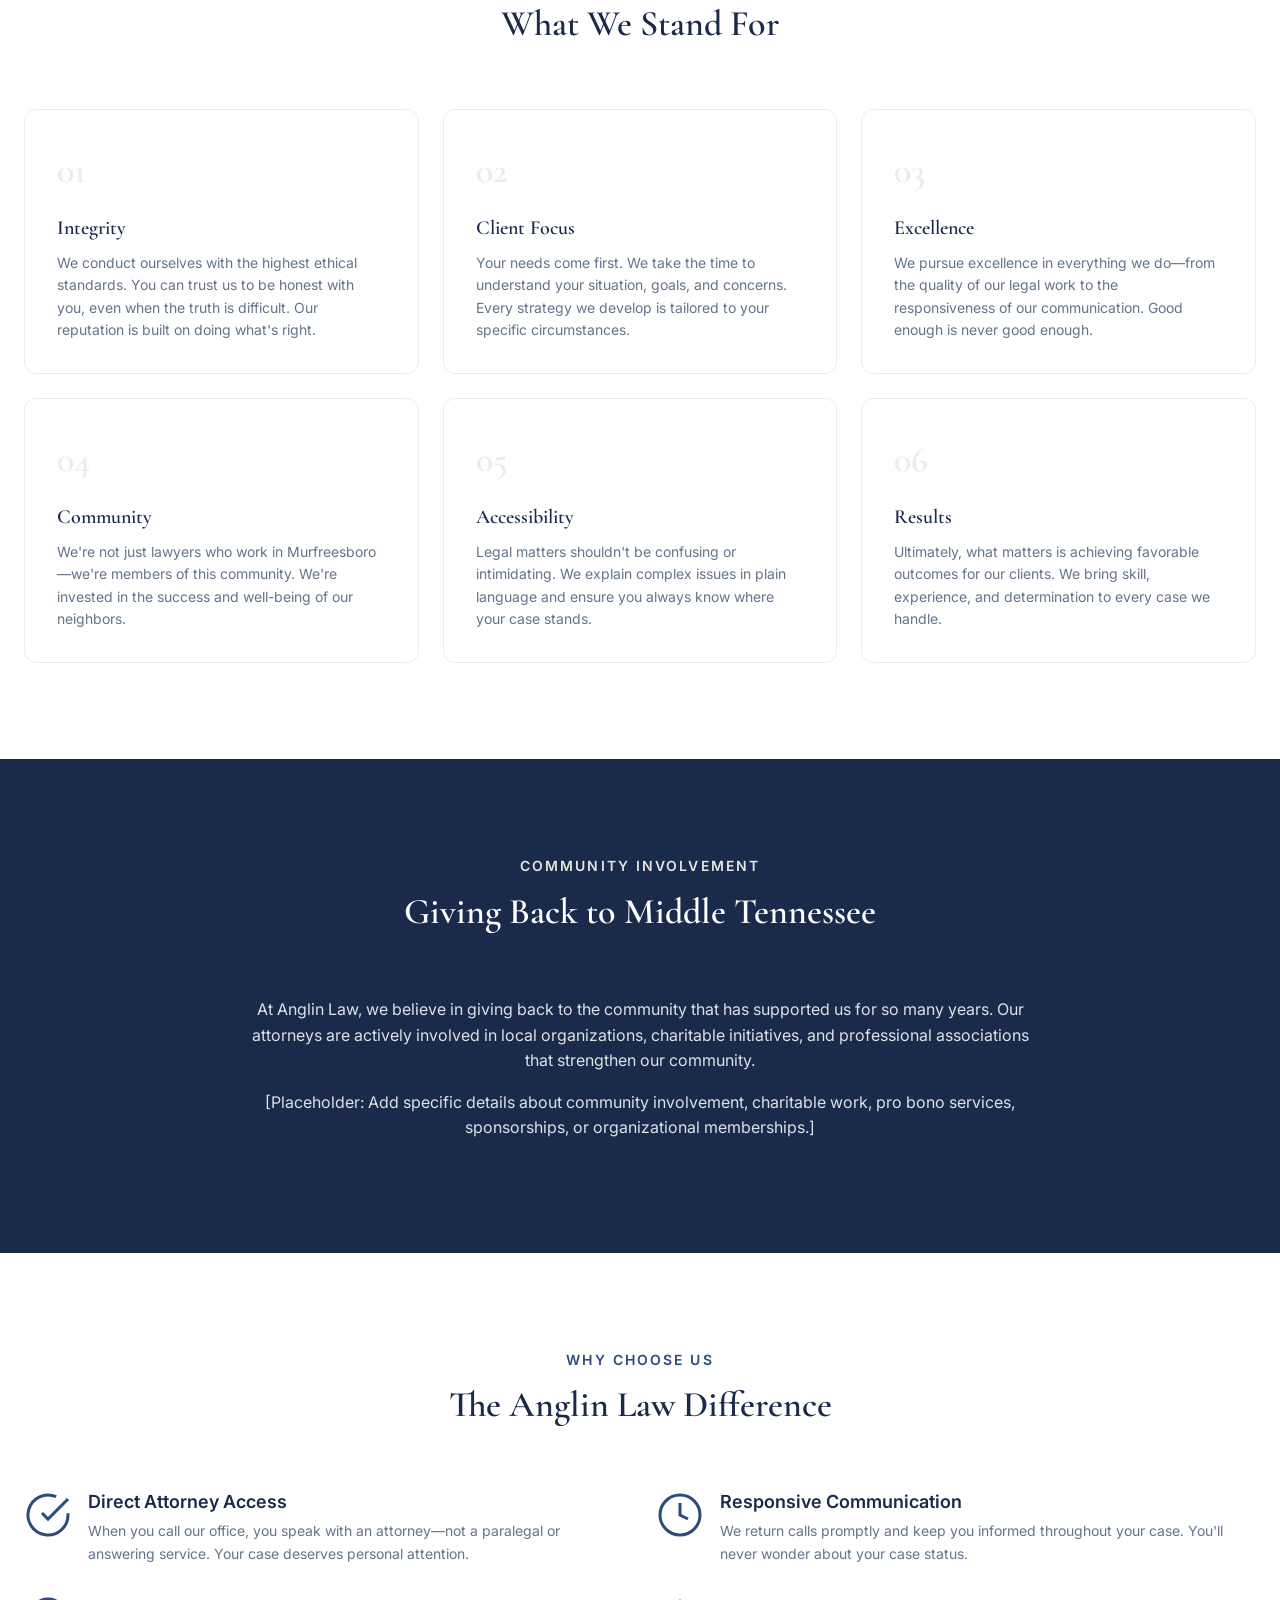
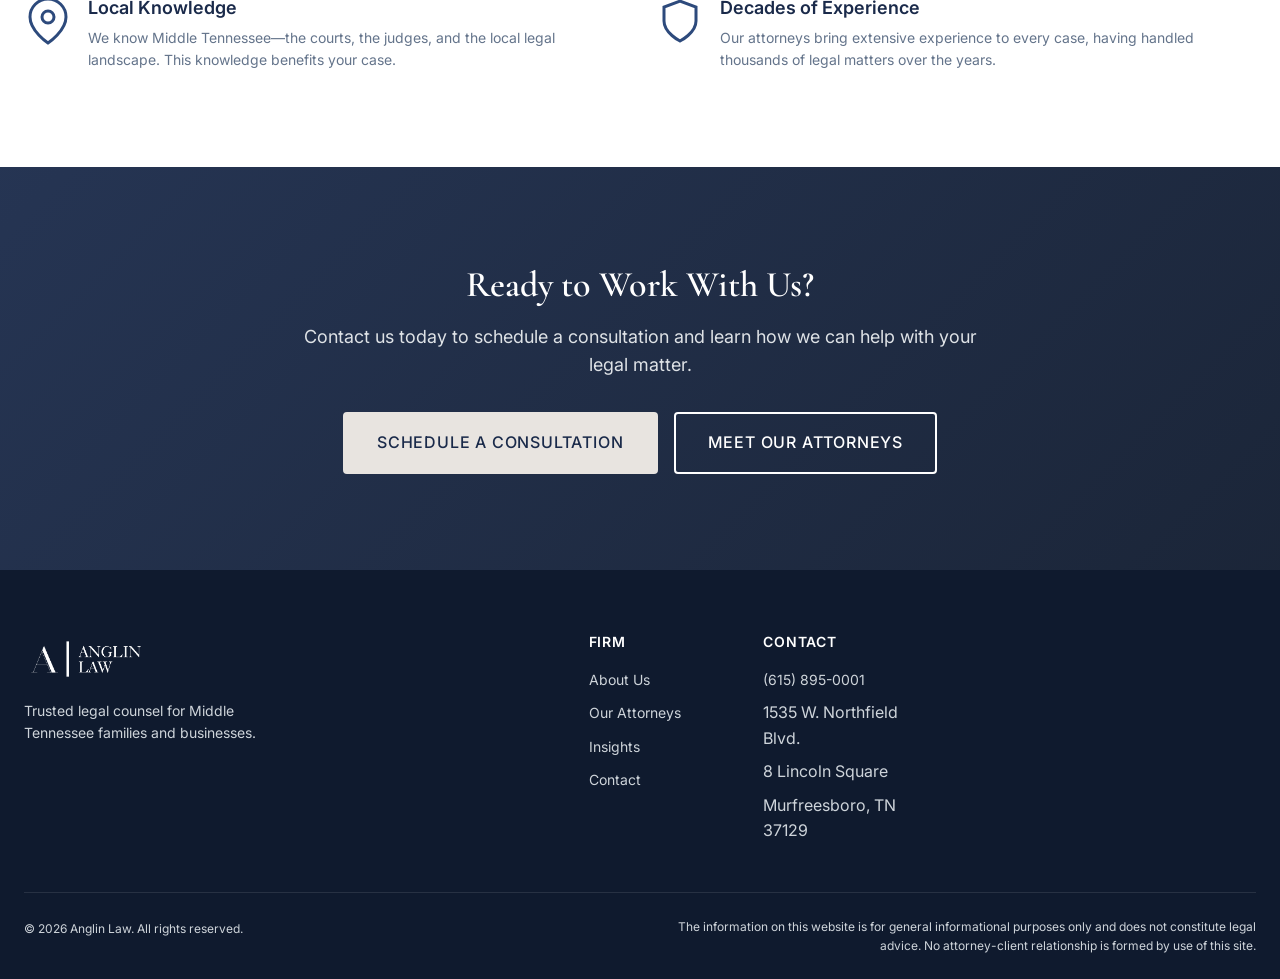
==== commit 48b8f84c: "Format footer address on three separate lines - Line 1: 1535 W. Northfield Blvd. - Line 2: 8 Lincoln" ====
--- a/about.html
+++ b/about.html
@@ -239,7 +239,9 @@
                         <h4>Contact</h4>
                         <ul>
                             <li><a href="tel:615-895-0001">(615) 895-0001</a></li>
-                            <li>1535 W. Northfield Blvd., 8 Lincoln Square, Murfreesboro, TN 37129</li>
+                            <li>1535 W. Northfield Blvd.</li>
+                            <li>8 Lincoln Square</li>
+                            <li>Murfreesboro, TN 37129</li>
                         </ul>
                     </div>
                 </div>
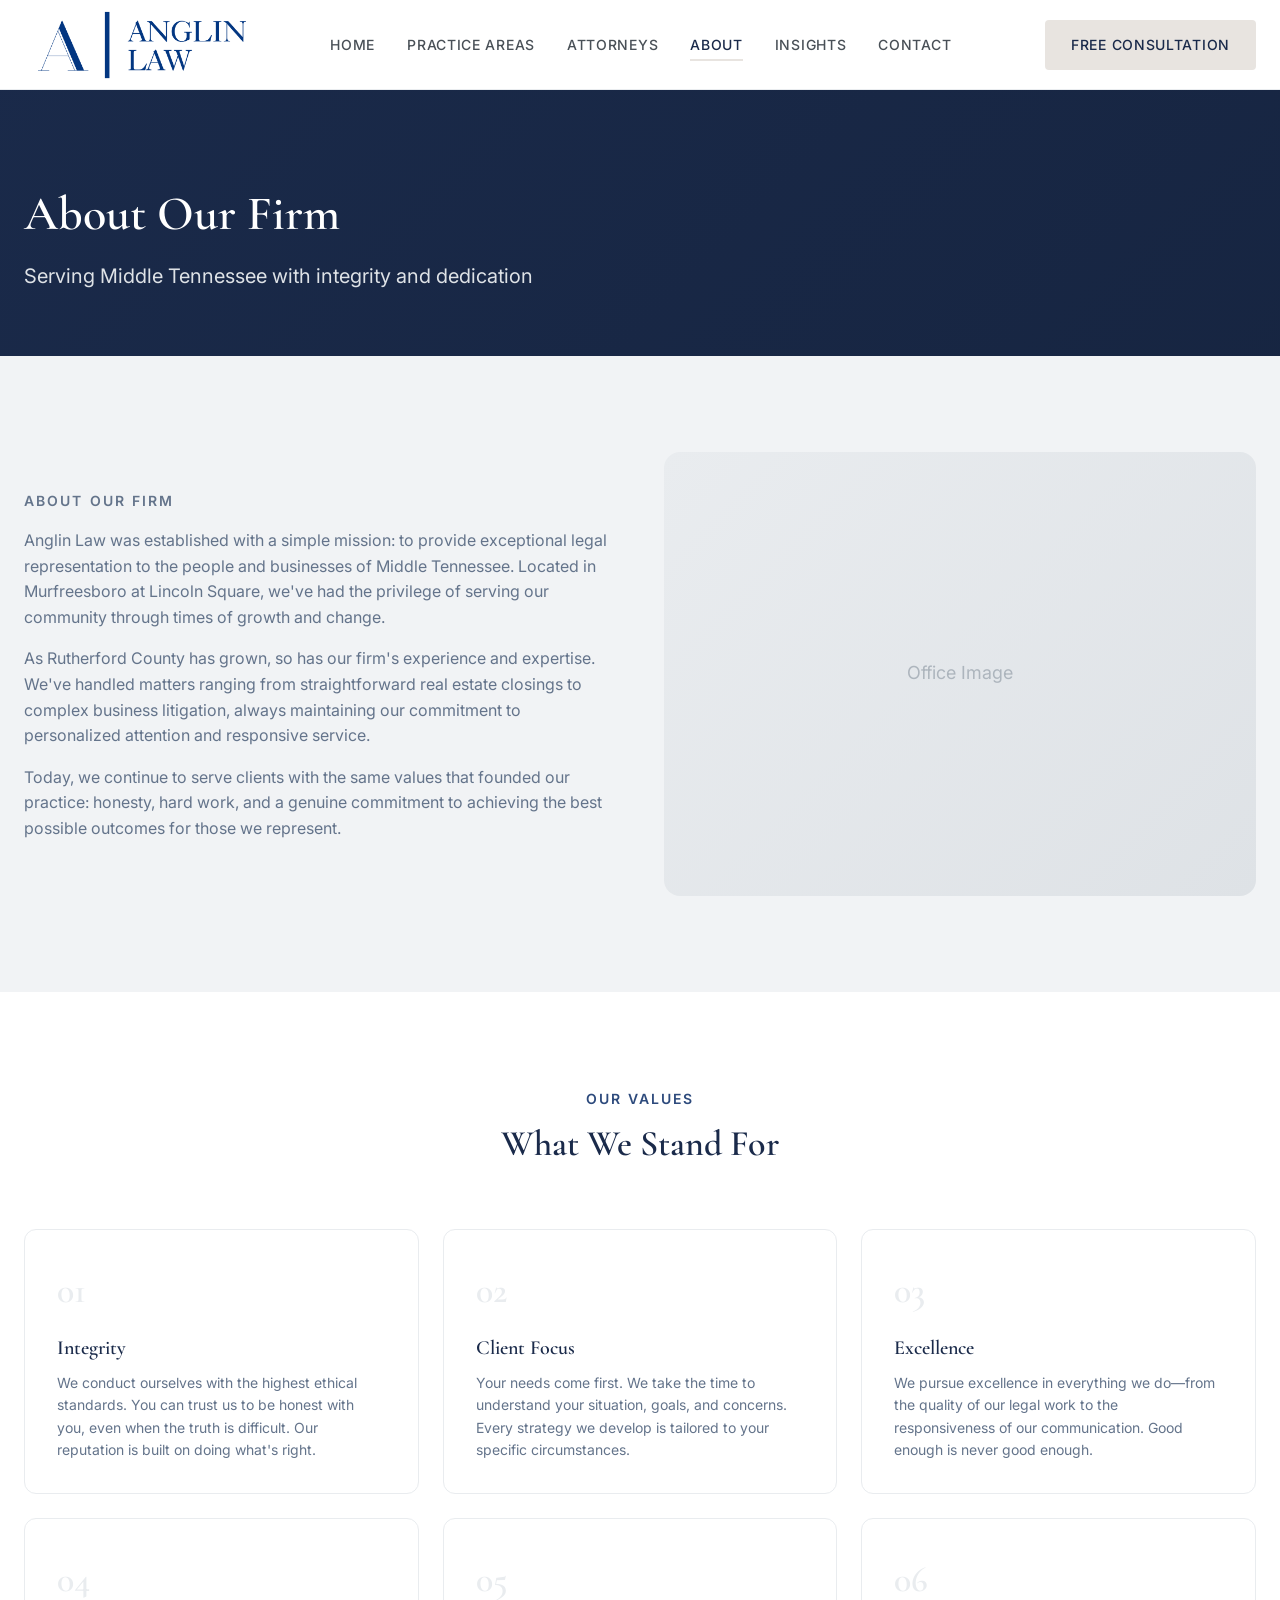
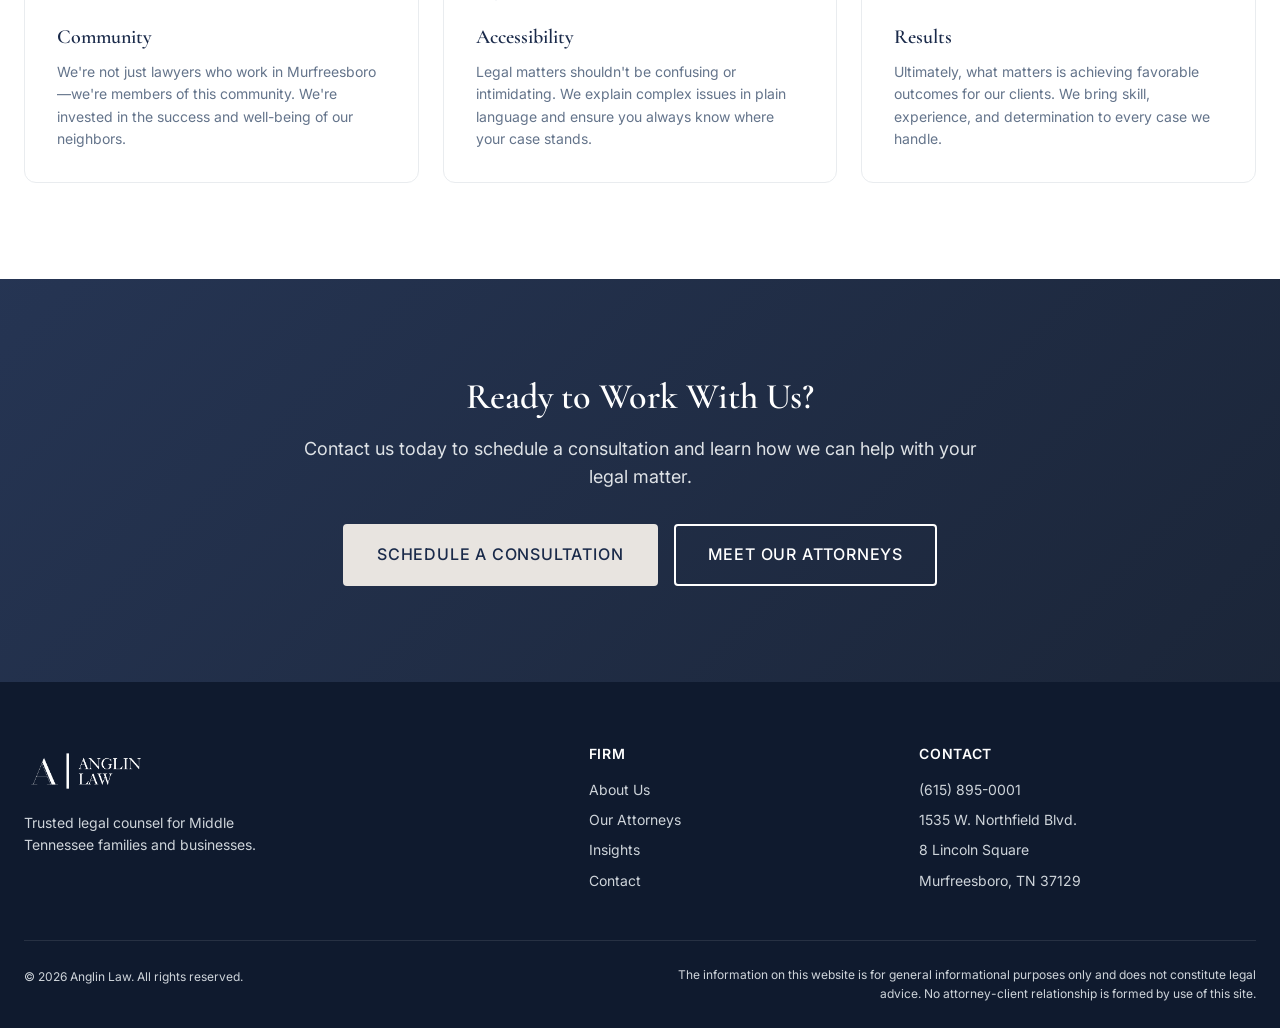
==== commit 6c5aad83: "Simplify About page: remove redundant sections - Remove Your Neighbors, Your Advocates intro section" ====
--- a/about.html
+++ b/about.html
@@ -49,24 +49,12 @@
         </div>
     </section>
 
-    <!-- About Introduction -->
-    <section class="section">
-        <div class="container container-narrow">
-            <div class="about-intro reveal">
-                <h2 class="section-title">Your Neighbors, Your Advocates</h2>
-                <p class="intro-lead">Anglin Law has been a trusted name in Middle Tennessee legal services for over two decades. Founded on the principles of integrity, dedication, and personalized service, our firm has helped countless individuals and businesses navigate complex legal matters.</p>
-                <p>We understand that when you face a legal challenge, you need more than just an attorney—you need a partner who will listen to your concerns, explain your options in plain language, and fight tirelessly for your best interests. That's exactly what we provide at Anglin Law.</p>
-            </div>
-        </div>
-    </section>
-
-    <!-- Our Story -->
+    <!-- About Section -->
     <section class="section section-light">
         <div class="container">
             <div class="about-story-grid">
                 <div class="about-story-content reveal">
-                    <p class="section-subtitle">Our Story</p>
-                    <h2 class="section-title">Rooted in Murfreesboro</h2>
+                    <p class="section-subtitle">About Our Firm</p>
                     <p>Anglin Law was established with a simple mission: to provide exceptional legal representation to the people and businesses of Middle Tennessee. Located in Murfreesboro at Lincoln Square, we've had the privilege of serving our community through times of growth and change.</p>
                     <p>As Rutherford County has grown, so has our firm's experience and expertise. We've handled matters ranging from straightforward real estate closings to complex business litigation, always maintaining our commitment to personalized attention and responsive service.</p>
                     <p>Today, we continue to serve clients with the same values that founded our practice: honesty, hard work, and a genuine commitment to achieving the best possible outcomes for those we represent.</p>
@@ -118,81 +106,6 @@
                     <div class="value-number">06</div>
                     <h3 class="value-title">Results</h3>
                     <p class="value-description">Ultimately, what matters is achieving favorable outcomes for our clients. We bring skill, experience, and determination to every case we handle.</p>
-                </div>
-            </div>
-        </div>
-    </section>
-
-    <!-- Community Section -->
-    <section class="section section-dark">
-        <div class="container">
-            <div class="community-content reveal">
-                <div class="section-header">
-                    <p class="section-subtitle">Community Involvement</p>
-                    <h2 class="section-title">Giving Back to Middle Tennessee</h2>
-                </div>
-                <div class="community-text">
-                    <p>At Anglin Law, we believe in giving back to the community that has supported us for so many years. Our attorneys are actively involved in local organizations, charitable initiatives, and professional associations that strengthen our community.</p>
-                    <p>[Placeholder: Add specific details about community involvement, charitable work, pro bono services, sponsorships, or organizational memberships.]</p>
-                </div>
-            </div>
-        </div>
-    </section>
-
-    <!-- Why Choose Us -->
-    <section class="section">
-        <div class="container">
-            <div class="section-header reveal">
-                <p class="section-subtitle">Why Choose Us</p>
-                <h2 class="section-title">The Anglin Law Difference</h2>
-            </div>
-            <div class="difference-grid">
-                <div class="difference-item reveal">
-                    <div class="difference-icon">
-                        <svg xmlns="http://www.w3.org/2000/svg" viewBox="0 0 24 24" fill="none" stroke="currentColor" stroke-width="1.5">
-                            <path d="M22 11.08V12a10 10 0 1 1-5.93-9.14"></path>
-                            <polyline points="22 4 12 14.01 9 11.01"></polyline>
-                        </svg>
-                    </div>
-                    <div class="difference-content">
-                        <h4>Direct Attorney Access</h4>
-                        <p>When you call our office, you speak with an attorney—not a paralegal or answering service. Your case deserves personal attention.</p>
-                    </div>
-                </div>
-                <div class="difference-item reveal">
-                    <div class="difference-icon">
-                        <svg xmlns="http://www.w3.org/2000/svg" viewBox="0 0 24 24" fill="none" stroke="currentColor" stroke-width="1.5">
-                            <circle cx="12" cy="12" r="10"></circle>
-                            <polyline points="12 6 12 12 16 14"></polyline>
-                        </svg>
-                    </div>
-                    <div class="difference-content">
-                        <h4>Responsive Communication</h4>
-                        <p>We return calls promptly and keep you informed throughout your case. You'll never wonder about your case status.</p>
-                    </div>
-                </div>
-                <div class="difference-item reveal">
-                    <div class="difference-icon">
-                        <svg xmlns="http://www.w3.org/2000/svg" viewBox="0 0 24 24" fill="none" stroke="currentColor" stroke-width="1.5">
-                            <path d="M21 10c0 7-9 13-9 13s-9-6-9-13a9 9 0 0 1 18 0z"></path>
-                            <circle cx="12" cy="10" r="3"></circle>
-                        </svg>
-                    </div>
-                    <div class="difference-content">
-                        <h4>Local Knowledge</h4>
-                        <p>We know Middle Tennessee—the courts, the judges, and the local legal landscape. This knowledge benefits your case.</p>
-                    </div>
-                </div>
-                <div class="difference-item reveal">
-                    <div class="difference-icon">
-                        <svg xmlns="http://www.w3.org/2000/svg" viewBox="0 0 24 24" fill="none" stroke="currentColor" stroke-width="1.5">
-                            <path d="M12 22s8-4 8-10V5l-8-3-8 3v7c0 6 8 10 8 10z"></path>
-                        </svg>
-                    </div>
-                    <div class="difference-content">
-                        <h4>Decades of Experience</h4>
-                        <p>Our attorneys bring extensive experience to every case, having handled thousands of legal matters over the years.</p>
-                    </div>
                 </div>
             </div>
         </div>
--- a/css/styles.css
+++ b/css/styles.css
@@ -64,7 +64,7 @@
     --container-max: 1280px;
     --container-narrow: 900px;
     --header-height: 90px;
-    --header-height-scrolled: 70px;
+    --header-height-scrolled: 80px;
 
     /* Transitions */
     --transition-fast: 150ms ease;
@@ -418,7 +418,11 @@
     width: auto;
     max-width: 380px;
     object-fit: contain;
-    transition: opacity var(--transition-fast);
+    transition: height var(--transition-base), opacity var(--transition-fast);
+}
+
+.header.scrolled .logo-img {
+    height: 70px;
 }
 
 .logo:hover .logo-img {
@@ -1260,8 +1264,8 @@
 
 .footer-links {
     display: grid;
-    grid-template-columns: repeat(4, 1fr);
-    gap: var(--space-8);
+    grid-template-columns: auto auto;
+    gap: var(--space-16);
 }
 
 .footer-column h4 {
@@ -1278,6 +1282,11 @@
     display: flex;
     flex-direction: column;
     gap: var(--space-2);
+}
+
+.footer-column li {
+    font-size: var(--text-sm);
+    color: var(--color-gray-400);
 }
 
 .footer-column a {
@@ -1513,6 +1522,10 @@
         grid-template-columns: 1fr;
     }
 
+    .insights-grid-text-only {
+        grid-template-columns: 1fr;
+    }
+
     .insight-featured {
         grid-column: auto;
         grid-row: auto;
@@ -1646,13 +1659,76 @@
     text-align: center;
 }
 
+/* Practice Area Quick Nav Cards */
+.practice-nav-grid {
+    display: grid;
+    grid-template-columns: repeat(5, 1fr);
+    gap: var(--space-4);
+    margin-top: var(--space-6);
+    max-width: 900px;
+    margin-left: auto;
+    margin-right: auto;
+}
+
+.practice-nav-card {
+    display: flex;
+    flex-direction: column;
+    align-items: center;
+    justify-content: center;
+    padding: var(--space-5);
+    background-color: var(--color-white);
+    border-radius: var(--radius-lg);
+    text-align: center;
+    text-decoration: none;
+    color: var(--color-text);
+    transition: all var(--transition-normal);
+    border: 1px solid var(--color-gray-200);
+}
+
+.practice-nav-card:hover {
+    transform: translateY(-4px);
+    box-shadow: var(--shadow-lg);
+    border-color: var(--color-accent-text);
+}
+
+.practice-nav-card svg {
+    width: 40px;
+    height: 40px;
+    color: var(--color-accent-text);
+    margin-bottom: var(--space-3);
+}
+
+.practice-nav-card span {
+    font-weight: 500;
+    font-size: var(--text-sm);
+}
+
+/* Practice Detail Sections */
 .practice-detail {
     padding: var(--space-20) 0;
+    border-left: 4px solid var(--color-accent-text);
+    margin-left: var(--space-8);
+}
+
+.practice-detail.section-light {
+    border-left-color: var(--color-primary);
 }
 
 .practice-detail-grid {
-    max-width: 900px;
+    display: grid;
+    grid-template-columns: 200px 1fr;
+    gap: var(--space-12);
+    max-width: 1000px;
     margin: 0 auto;
+    padding-left: var(--space-8);
+}
+
+.practice-detail-sidebar {
+    display: flex;
+    flex-direction: column;
+    align-items: center;
+    justify-content: flex-start;
+    text-align: center;
 }
 
 .practice-detail-content {
@@ -1663,7 +1739,7 @@
     width: 64px;
     height: 64px;
     color: var(--color-accent-text);
-    margin-bottom: var(--space-6);
+    margin: 0 auto var(--space-3) auto;
 }
 
 .practice-detail-icon svg {
@@ -1672,8 +1748,9 @@
 }
 
 .practice-detail-title {
-    font-size: var(--text-4xl);
-    margin-bottom: var(--space-6);
+    font-size: var(--text-2xl);
+    margin-bottom: 0;
+    line-height: 1.3;
 }
 
 .practice-detail p {
@@ -1715,9 +1792,66 @@
     background-color: var(--color-accent);
 }
 
+@media (max-width: 992px) {
+    .practice-nav-grid {
+        grid-template-columns: repeat(5, 1fr);
+        gap: var(--space-3);
+    }
+
+    .practice-detail-grid {
+        grid-template-columns: 1fr;
+        gap: var(--space-6);
+    }
+
+    .practice-detail-sidebar {
+        flex-direction: row;
+        justify-content: flex-start;
+        text-align: left;
+        gap: var(--space-4);
+    }
+
+    .practice-detail-icon {
+        width: 50px;
+        height: 50px;
+        margin-bottom: 0;
+    }
+
+    .practice-detail-title {
+        font-size: var(--text-xl);
+    }
+
+    .practice-detail {
+        margin-left: 0;
+        border-left: none;
+        border-top: 4px solid var(--color-accent-text);
+    }
+
+    .practice-detail.section-light {
+        border-top-color: var(--color-primary);
+        border-left: none;
+    }
+
+    .practice-detail-grid {
+        padding-left: 0;
+    }
+}
+
 @media (max-width: 768px) {
     .practice-list {
         grid-template-columns: 1fr;
+    }
+
+    .practice-nav-grid {
+        grid-template-columns: repeat(2, 1fr);
+    }
+
+    .practice-nav-card {
+        padding: var(--space-4);
+    }
+
+    .practice-nav-card svg {
+        width: 32px;
+        height: 32px;
     }
 }
 
@@ -2231,6 +2365,46 @@
     color: var(--color-primary);
 }
 
+.insight-source {
+    font-weight: 500;
+    color: var(--color-accent-text);
+    font-style: italic;
+}
+
+/* Text-only insight cards (no images) */
+.insight-card-large.insight-card-text-only {
+    grid-template-columns: 1fr;
+    max-width: 800px;
+}
+
+.insights-grid-text-only {
+    display: grid;
+    grid-template-columns: repeat(3, 1fr);
+    gap: var(--space-6);
+}
+
+.insights-grid-text-only .insight-card {
+    padding: var(--space-6);
+    background-color: var(--color-gray-100);
+    border-radius: var(--radius-lg);
+    display: flex;
+    flex-direction: column;
+}
+
+.insights-grid-text-only .insight-card .insight-excerpt {
+    flex-grow: 1;
+}
+
+.insights-articles-text-only .insight-article-card {
+    padding: var(--space-6);
+    background-color: var(--color-gray-100);
+    border-radius: var(--radius-lg);
+}
+
+.insights-articles-text-only .insight-article-content {
+    padding: 0;
+}
+
 .insights-articles-grid {
     display: grid;
     grid-template-columns: repeat(2, 1fr);
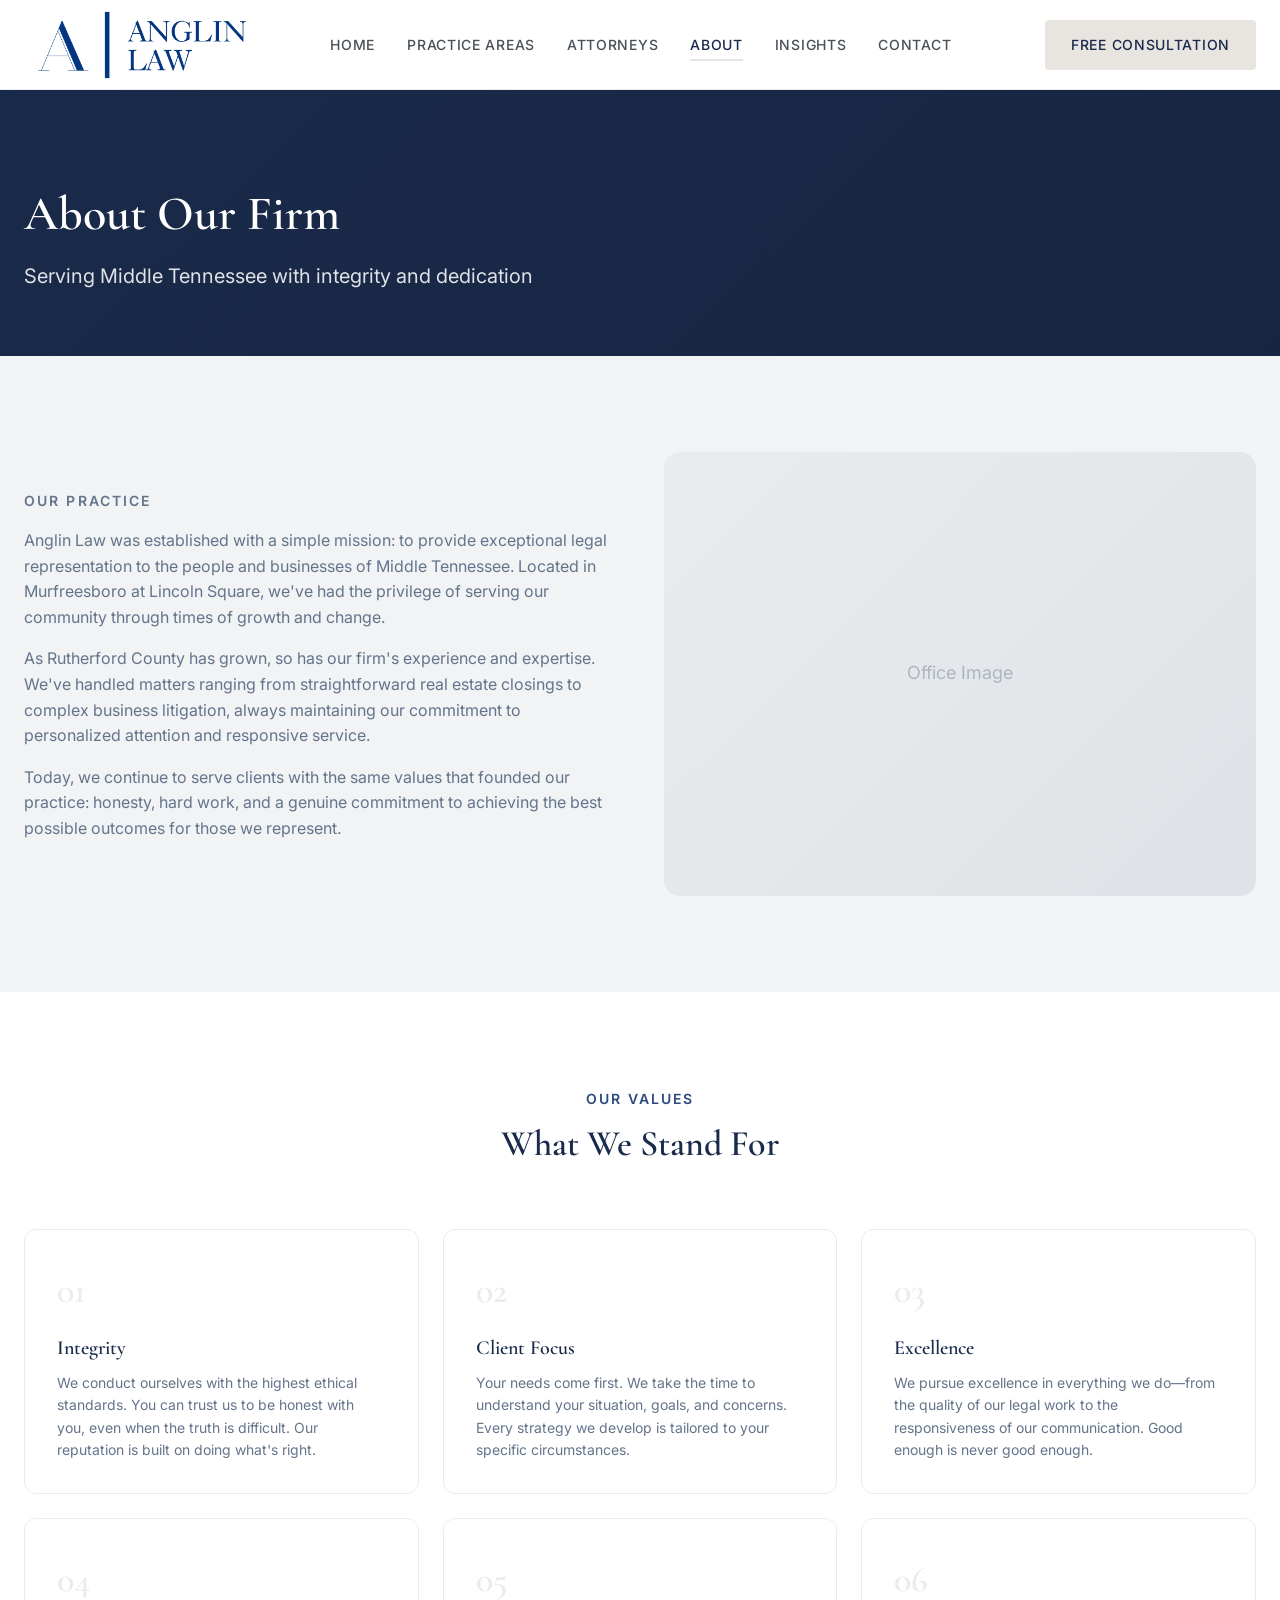
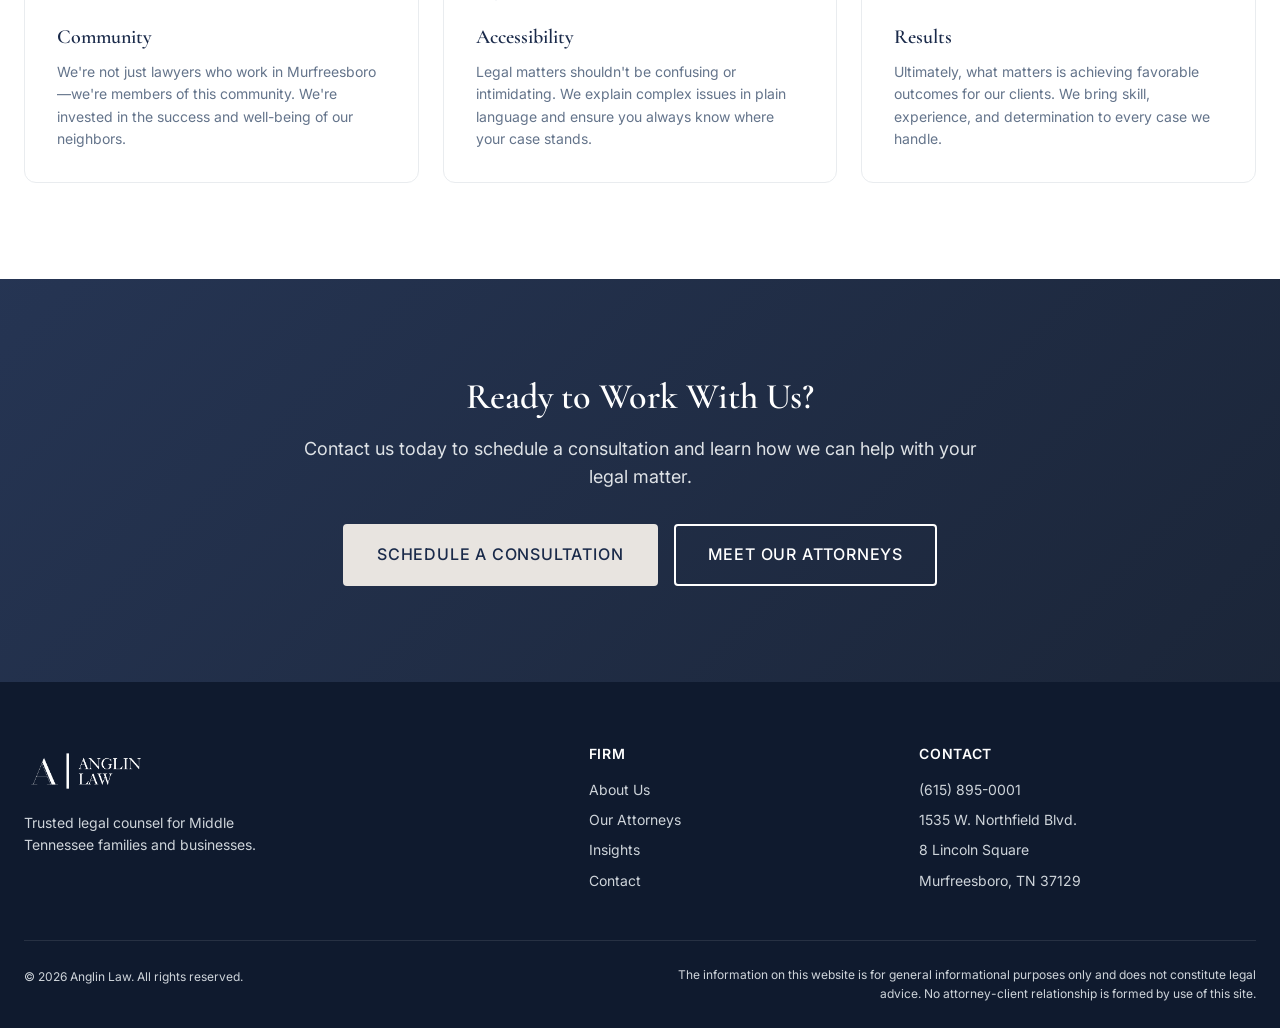
==== commit 4e70cfcd: "Change About section subtitle to Our Practice https://claude.ai/code/session_014izecE7jaCLtJ4fTKJNd9" ====
--- a/about.html
+++ b/about.html
@@ -54,7 +54,7 @@
         <div class="container">
             <div class="about-story-grid">
                 <div class="about-story-content reveal">
-                    <p class="section-subtitle">About Our Firm</p>
+                    <p class="section-subtitle">Our Practice</p>
                     <p>Anglin Law was established with a simple mission: to provide exceptional legal representation to the people and businesses of Middle Tennessee. Located in Murfreesboro at Lincoln Square, we've had the privilege of serving our community through times of growth and change.</p>
                     <p>As Rutherford County has grown, so has our firm's experience and expertise. We've handled matters ranging from straightforward real estate closings to complex business litigation, always maintaining our commitment to personalized attention and responsive service.</p>
                     <p>Today, we continue to serve clients with the same values that founded our practice: honesty, hard work, and a genuine commitment to achieving the best possible outcomes for those we represent.</p>
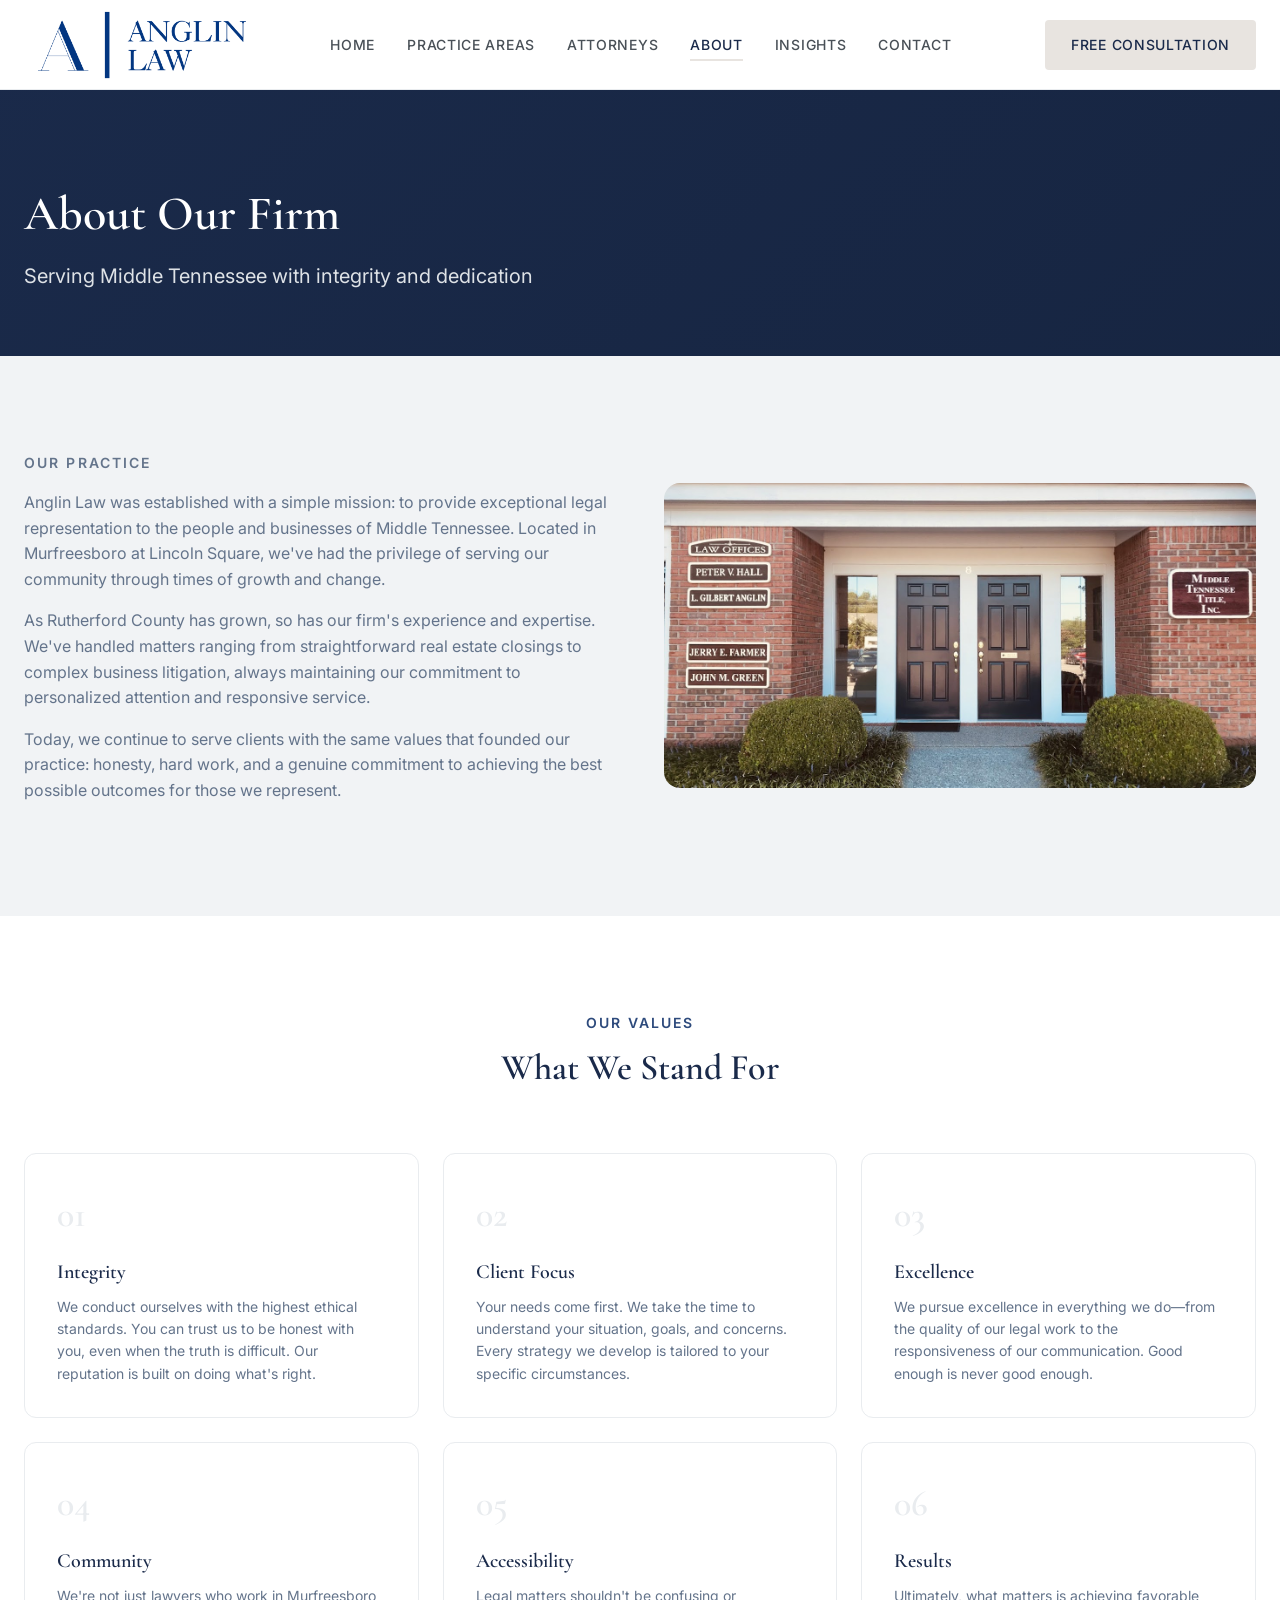
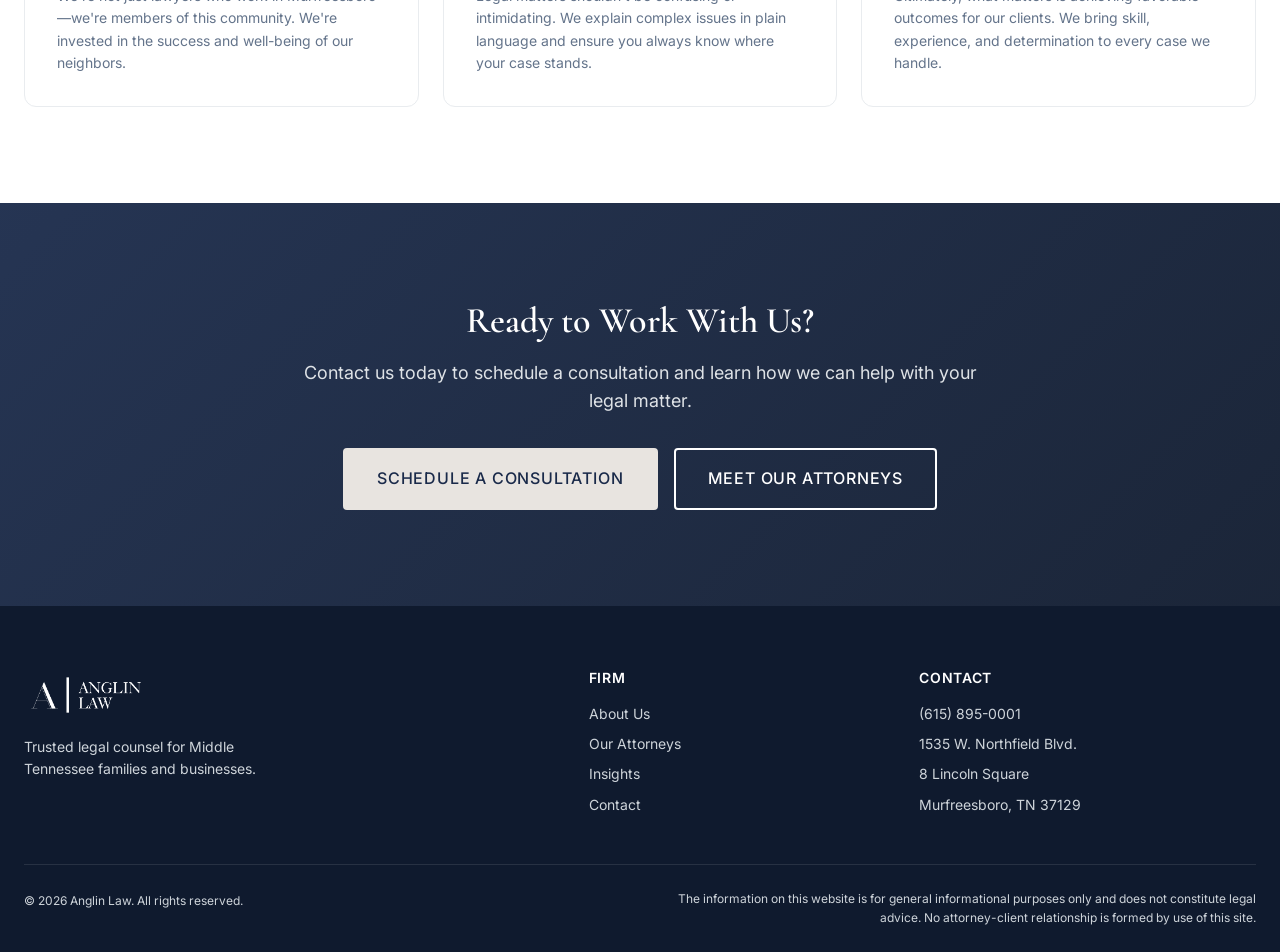
==== commit 53d74986: "Add office image and adjust scrolled logo to 85px - Replace placeholder with actual office.jpg image" ====
--- a/about.html
+++ b/about.html
@@ -60,10 +60,7 @@
                     <p>Today, we continue to serve clients with the same values that founded our practice: honesty, hard work, and a genuine commitment to achieving the best possible outcomes for those we represent.</p>
                 </div>
                 <div class="about-story-image reveal">
-                    <div class="about-image-placeholder">
-                        <span>Office Image</span>
-                    </div>
-                    <!-- Replace with: <img src="images/office.jpg" alt="Anglin Law Office"> -->
+                    <img src="images/office.jpg" alt="Anglin Law Office">
                 </div>
             </div>
         </div>
--- a/css/styles.css
+++ b/css/styles.css
@@ -422,7 +422,7 @@
 }
 
 .header.scrolled .logo-img {
-    height: 70px;
+    height: 85px;
 }
 
 .logo:hover .logo-img {
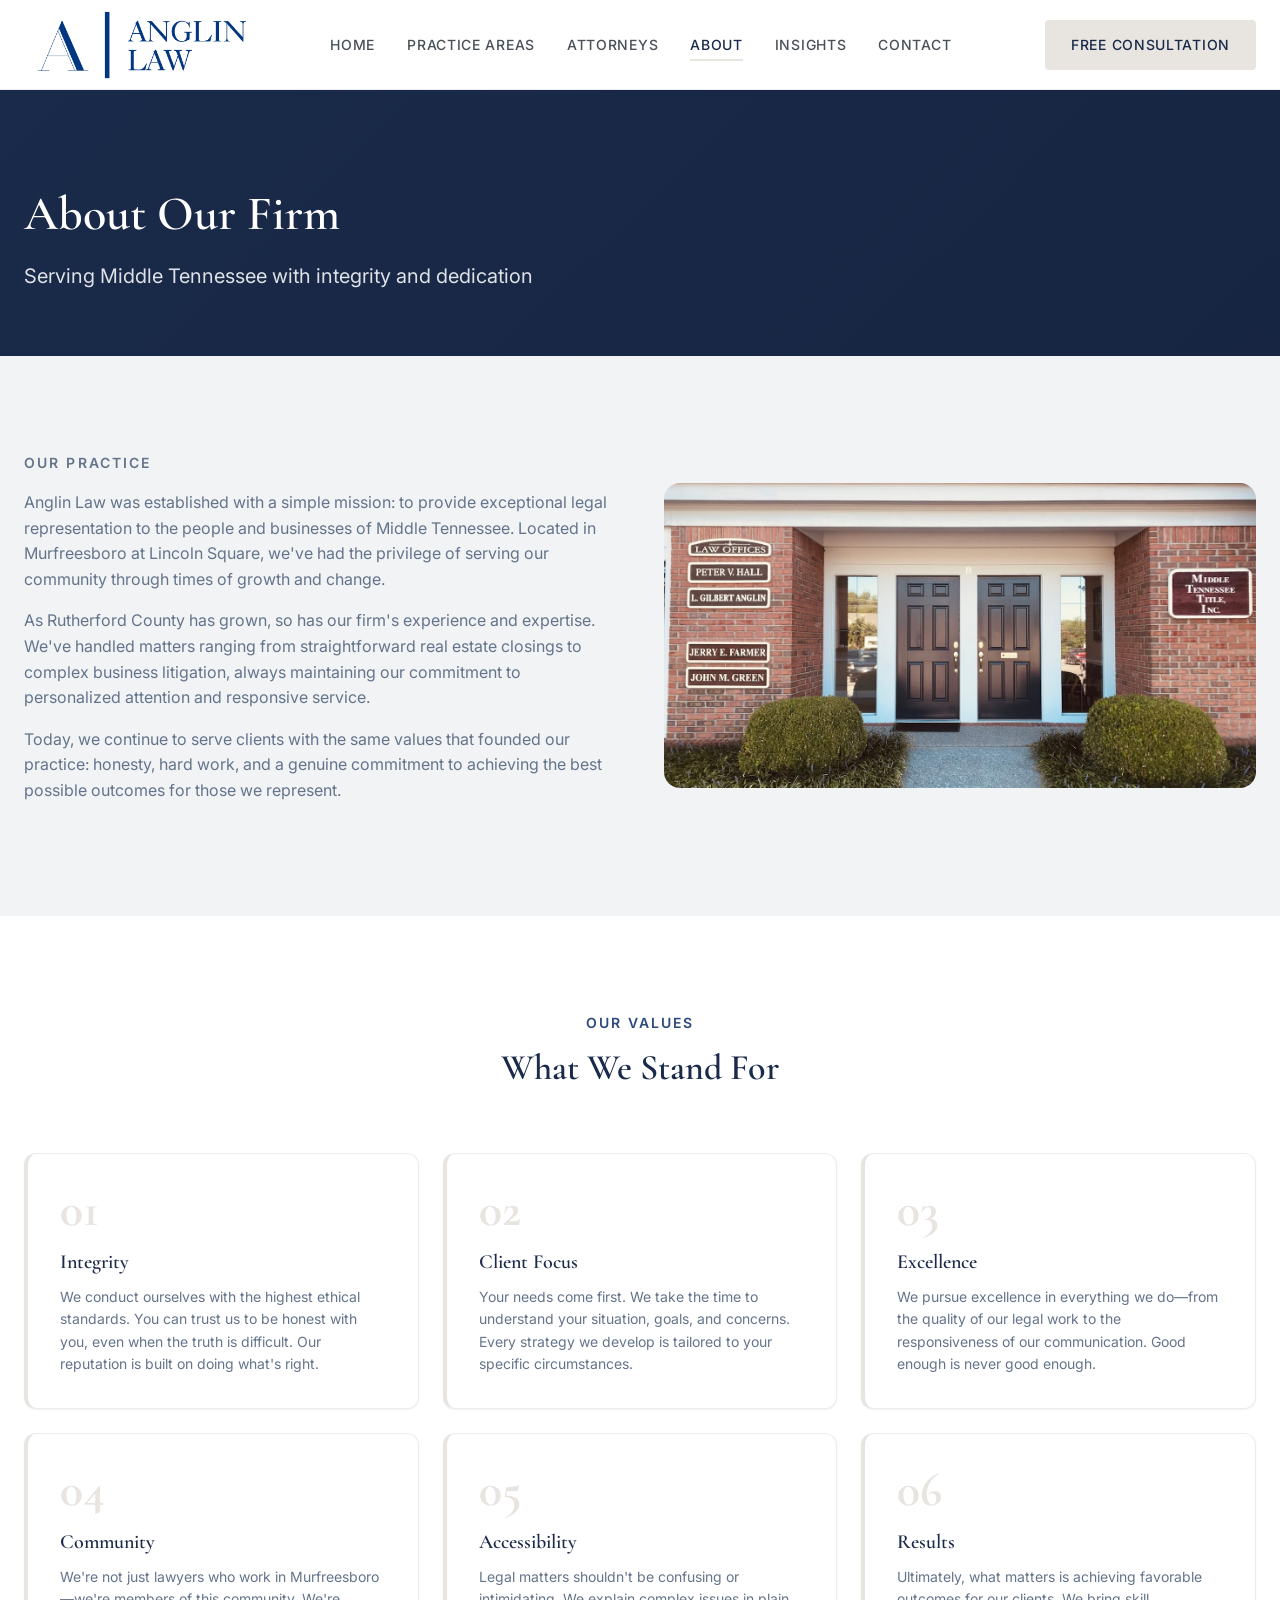
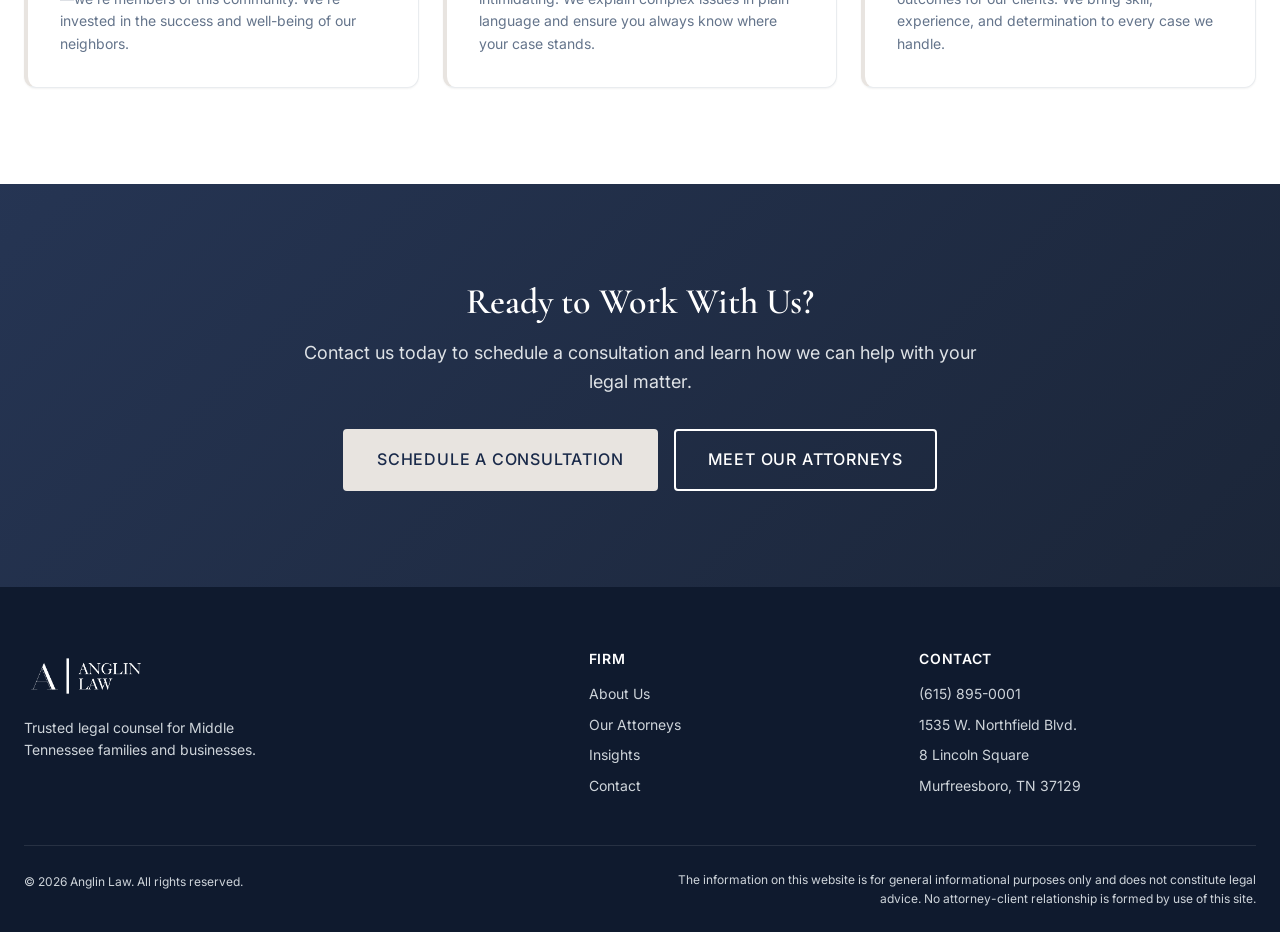
==== commit bb812f44: "Add favicon with navy background and white A - Created SVG favicon with #1a2a4a background and white" ====
--- a/about.html
+++ b/about.html
@@ -5,6 +5,7 @@
     <meta name="viewport" content="width=device-width, initial-scale=1.0">
     <meta name="description" content="Learn about Anglin Law - a trusted law firm serving Murfreesboro and Middle Tennessee for over two decades.">
     <title>About Our Firm | Anglin Law</title>
+    <link rel="icon" type="image/svg+xml" href="favicon.svg">
     <link rel="preconnect" href="https://fonts.googleapis.com">
     <link rel="preconnect" href="https://fonts.gstatic.com" crossorigin>
     <link href="https://fonts.googleapis.com/css2?family=Cormorant+Garamond:wght@400;500;600;700&family=Inter:wght@300;400;500;600&display=swap" rel="stylesheet">
--- a/css/styles.css
+++ b/css/styles.css
@@ -781,7 +781,7 @@
 }
 
 .practice-card:hover .practice-card-bg {
-    opacity: 0.85;
+    opacity: 0.75;
     transform: scale(1.05);
 }
 
@@ -2189,25 +2189,32 @@
     padding: var(--space-8);
     background-color: var(--color-white);
     border: 1px solid var(--color-gray-200);
+    border-left: 4px solid var(--color-accent);
     border-radius: var(--radius-lg);
+    box-shadow: var(--shadow-sm);
     transition: all var(--transition-base);
 }
 
 .value-card:hover {
-    border-color: var(--color-accent);
-    box-shadow: var(--shadow-md);
+    border-color: var(--color-gray-200);
+    border-left-color: var(--color-primary);
+    box-shadow: var(--shadow-lg);
+    transform: translateY(-4px);
 }
 
 .value-number {
     font-family: var(--font-heading);
-    font-size: var(--text-4xl);
-    font-weight: 600;
-    color: var(--color-gray-200);
+    font-size: var(--text-5xl);
+    font-weight: 700;
+    color: var(--color-accent);
     margin-bottom: var(--space-4);
+    line-height: 1;
 }
 
 .value-title {
     font-size: var(--text-xl);
+    font-weight: 600;
+    color: var(--color-primary);
     margin-bottom: var(--space-3);
 }
 
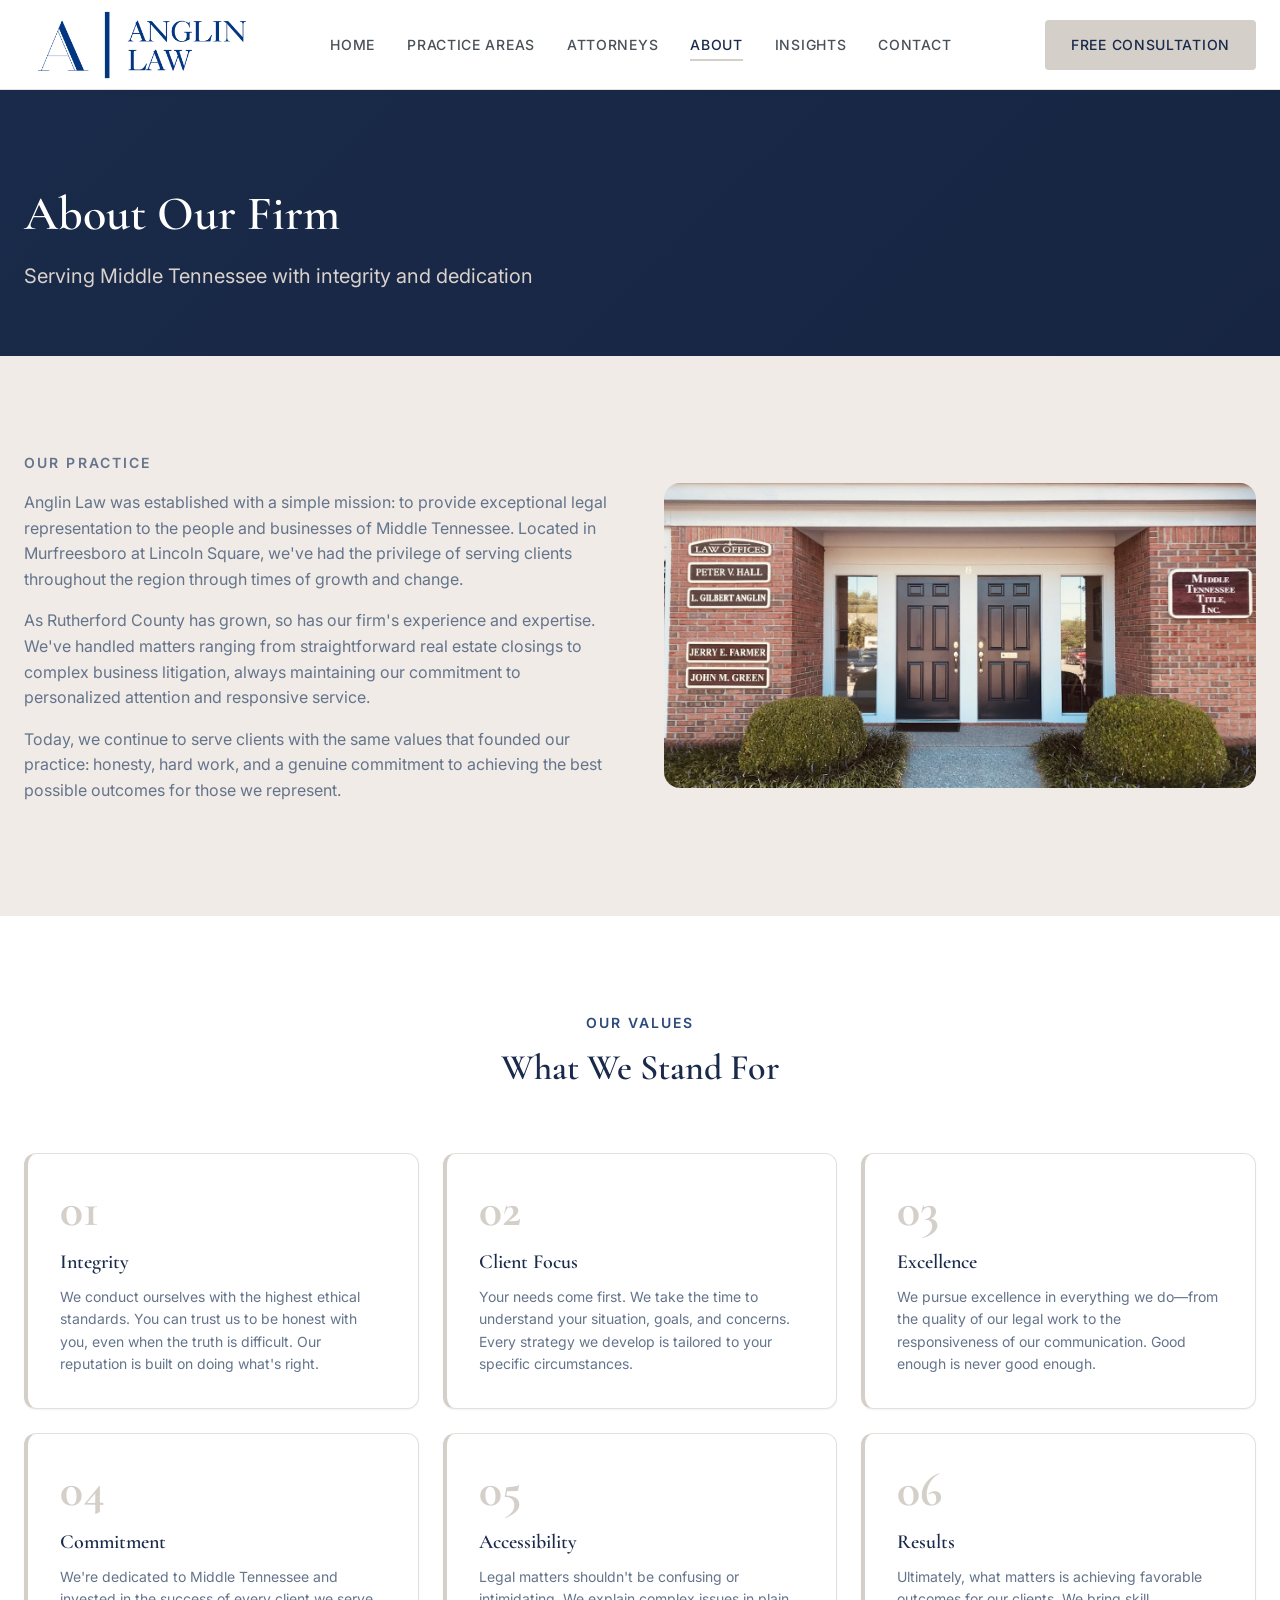
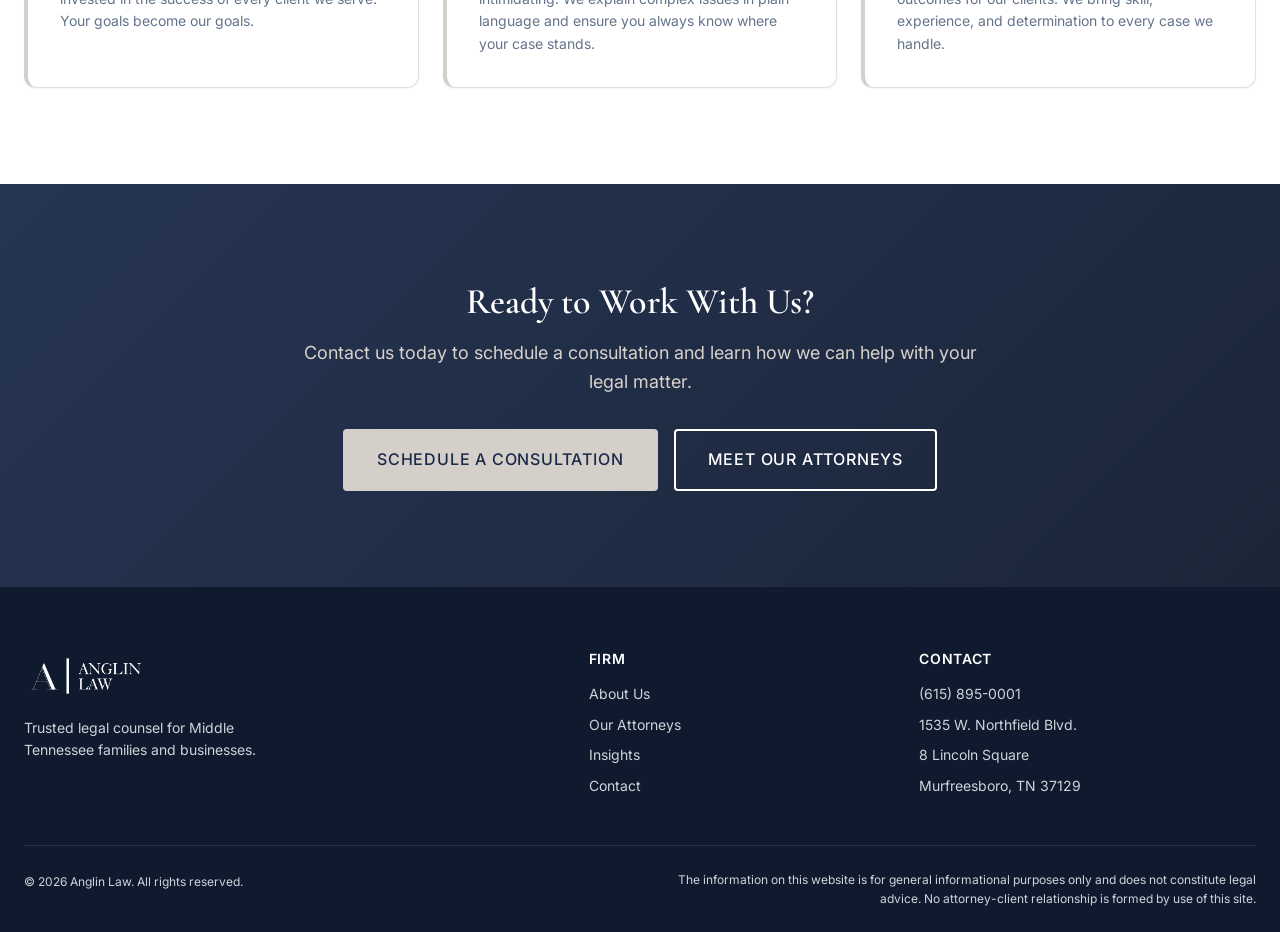
==== commit 3fa2768f: "Soften community/local language on Home and About pages - Home: "Community Focused" → "Client Focuse" ====
--- a/about.html
+++ b/about.html
@@ -56,7 +56,7 @@
             <div class="about-story-grid">
                 <div class="about-story-content reveal">
                     <p class="section-subtitle">Our Practice</p>
-                    <p>Anglin Law was established with a simple mission: to provide exceptional legal representation to the people and businesses of Middle Tennessee. Located in Murfreesboro at Lincoln Square, we've had the privilege of serving our community through times of growth and change.</p>
+                    <p>Anglin Law was established with a simple mission: to provide exceptional legal representation to the people and businesses of Middle Tennessee. Located in Murfreesboro at Lincoln Square, we've had the privilege of serving clients throughout the region through times of growth and change.</p>
                     <p>As Rutherford County has grown, so has our firm's experience and expertise. We've handled matters ranging from straightforward real estate closings to complex business litigation, always maintaining our commitment to personalized attention and responsive service.</p>
                     <p>Today, we continue to serve clients with the same values that founded our practice: honesty, hard work, and a genuine commitment to achieving the best possible outcomes for those we represent.</p>
                 </div>
@@ -92,8 +92,8 @@
                 </div>
                 <div class="value-card reveal">
                     <div class="value-number">04</div>
-                    <h3 class="value-title">Community</h3>
-                    <p class="value-description">We're not just lawyers who work in Murfreesboro—we're members of this community. We're invested in the success and well-being of our neighbors.</p>
+                    <h3 class="value-title">Commitment</h3>
+                    <p class="value-description">We're dedicated to Middle Tennessee and invested in the success of every client we serve. Your goals become our goals.</p>
                 </div>
                 <div class="value-card reveal">
                     <div class="value-number">05</div>
--- a/css/styles.css
+++ b/css/styles.css
@@ -9,15 +9,15 @@
     --color-primary: #1a2a4a;        /* Deep navy blue */
     --color-primary-dark: #0f1a2e;   /* Darker navy */
     --color-primary-light: #2d4a7c;  /* Lighter navy */
-    --color-accent: #e8e4e0;         /* Light warm grey */
-    --color-accent-dark: #c9c4be;    /* Medium warm grey */
+    --color-accent: #d4cfc9;         /* Warm cream */
+    --color-accent-dark: #bfb9b2;    /* Darker cream for hover */
     --color-accent-light: #f5f3f1;   /* Very light grey */
     --color-accent-text: #2d4a7c;    /* Navy for text accents */
     --color-white: #ffffff;
-    --color-off-white: #f8f9fa;
-    --color-gray-100: #f1f3f5;
-    --color-gray-200: #e9ecef;
-    --color-gray-300: #dee2e6;
+    --color-off-white: #f9f7f5;      /* Warm off-white */
+    --color-gray-100: #f0ebe6;       /* Warm light grey */
+    --color-gray-200: #e5dfda;       /* Warm medium grey */
+    --color-gray-300: #d9d2cc;       /* Warm grey */
     --color-gray-400: #ced4da;
     --color-gray-500: #adb5bd;
     --color-gray-600: #6c757d;
@@ -1351,8 +1351,9 @@
    ============================================ */
 
 @media (max-width: 1200px) {
-    .practice-grid {
-        grid-template-columns: repeat(3, 1fr);
+    .practice-grid .practice-card {
+        flex: 0 0 calc(33.333% - var(--space-6));
+        max-width: calc(33.333% - var(--space-6));
     }
 }
 
@@ -1372,8 +1373,9 @@
         grid-template-columns: repeat(3, 1fr);
     }
 
-    .practice-grid {
-        grid-template-columns: repeat(2, 1fr);
+    .practice-grid .practice-card {
+        flex: 0 0 calc(50% - var(--space-6));
+        max-width: calc(50% - var(--space-6));
     }
 
     .attorneys-grid {
@@ -1456,6 +1458,15 @@
         display: none;
     }
 
+    .logo-img {
+        height: 75px;
+        max-width: 280px;
+    }
+
+    .header.scrolled .logo-img {
+        height: 60px;
+    }
+
     .mobile-toggle {
         display: flex;
     }
@@ -1473,12 +1484,38 @@
     }
 
     /* Hero */
+    .hero {
+        min-height: 85vh;
+        padding-top: calc(var(--header-height) + var(--space-16));
+        padding-bottom: var(--space-16);
+        display: flex;
+        align-items: center;
+    }
+
+    .hero-bg {
+        background-attachment: scroll;
+    }
+
+    .hero-title {
+        font-size: 2.25rem;
+    }
+
+    .hero-description {
+        font-size: var(--text-lg);
+    }
+
+    .hero-content {
+        text-align: center;
+    }
+
     .hero-cta {
         flex-direction: column;
+        align-items: center;
     }
 
     .hero-cta .btn {
         width: 100%;
+        max-width: 300px;
         justify-content: center;
     }
 
@@ -1498,7 +1535,45 @@
 
     /* Practice Areas */
     .practice-grid {
-        grid-template-columns: 1fr;
+        gap: var(--space-4);
+    }
+
+    .practice-grid .practice-card {
+        flex: 0 0 100%;
+        max-width: 100%;
+    }
+
+    .practice-card {
+        min-height: 200px;
+    }
+
+    .practice-card-bg {
+        opacity: 0.85;
+    }
+
+    .practice-card-overlay {
+        background: linear-gradient(
+            to top,
+            rgba(26, 42, 74, 0.85) 0%,
+            rgba(26, 42, 74, 0.5) 50%,
+            rgba(26, 42, 74, 0.3) 100%
+        );
+    }
+
+    .practice-card-content {
+        padding: var(--space-4);
+    }
+
+    .practice-title {
+        font-size: var(--text-lg);
+    }
+
+    .practice-excerpt {
+        font-size: var(--text-sm);
+        display: -webkit-box;
+        -webkit-line-clamp: 2;
+        -webkit-box-orient: vertical;
+        overflow: hidden;
     }
 
     /* Attorneys */
@@ -1551,6 +1626,14 @@
     }
 
     /* Footer */
+    .footer-brand {
+        display: none;
+    }
+
+    .footer-main {
+        gap: var(--space-6);
+    }
+
     .footer-links {
         grid-template-columns: 1fr 1fr;
         gap: var(--space-6);
@@ -1568,10 +1651,22 @@
 }
 
 @media (max-width: 480px) {
+    :root {
+        --text-6xl: 2rem;
+        --text-5xl: 1.75rem;
+        --text-4xl: 1.5rem;
+        --text-3xl: 1.25rem;
+    }
+
     .container {
         padding: 0 var(--space-4);
     }
 
+    .section {
+        padding: var(--space-12) 0;
+    }
+
+    /* Header */
     .logo-mark {
         width: 40px;
         height: 40px;
@@ -1586,16 +1681,87 @@
         font-size: var(--text-base);
     }
 
+    /* Hero */
+    .hero {
+        min-height: 80vh;
+        padding-top: calc(var(--header-height) + var(--space-10));
+        padding-bottom: var(--space-12);
+    }
+
     .hero-title {
-        font-size: var(--text-4xl);
-    }
-
+        font-size: 2rem;
+    }
+
+    .hero-description {
+        font-size: var(--text-base);
+        line-height: 1.6;
+    }
+
+    .hero-subtitle {
+        font-size: var(--text-sm);
+    }
+
+    /* Section Headers */
+    .section-title {
+        font-size: 1.5rem;
+    }
+
+    .section-subtitle {
+        font-size: var(--text-xs);
+    }
+
+    /* Intro Section */
+    .intro-text {
+        text-align: center;
+    }
+
+    .intro-lead {
+        font-size: var(--text-base);
+    }
+
+    .intro-text p {
+        font-size: var(--text-sm);
+    }
+
+    .link-arrow {
+        justify-content: center;
+    }
+
+    /* Why Cards */
+    .why-card {
+        padding: var(--space-6);
+    }
+
+    .why-title {
+        font-size: var(--text-lg);
+    }
+
+    /* CTA Section */
+    .cta-title {
+        font-size: var(--text-2xl);
+    }
+
+    /* Contact Form */
     .contact-form-wrapper {
         padding: var(--space-6);
     }
 
+    /* Footer */
     .footer-links {
         grid-template-columns: 1fr;
+    }
+
+    .footer-tagline {
+        font-size: var(--text-xs);
+    }
+
+    /* Page Hero */
+    .page-hero-title {
+        font-size: var(--text-3xl);
+    }
+
+    .page-hero-description {
+        font-size: var(--text-base);
     }
 }
 
@@ -1706,21 +1872,14 @@
 /* Practice Detail Sections */
 .practice-detail {
     padding: var(--space-20) 0;
-    border-left: 4px solid var(--color-accent-text);
-    margin-left: var(--space-8);
-}
-
-.practice-detail.section-light {
-    border-left-color: var(--color-primary);
 }
 
 .practice-detail-grid {
     display: grid;
-    grid-template-columns: 200px 1fr;
-    gap: var(--space-12);
-    max-width: 1000px;
+    grid-template-columns: 150px 1fr;
+    gap: var(--space-10);
+    max-width: 900px;
     margin: 0 auto;
-    padding-left: var(--space-8);
 }
 
 .practice-detail-sidebar {
@@ -1804,35 +1963,24 @@
     }
 
     .practice-detail-sidebar {
-        flex-direction: row;
+        flex-direction: column;
+        align-items: center;
         justify-content: flex-start;
-        text-align: left;
-        gap: var(--space-4);
+        text-align: center;
     }
 
     .practice-detail-icon {
         width: 50px;
         height: 50px;
-        margin-bottom: 0;
+        margin-bottom: var(--space-2);
     }
 
     .practice-detail-title {
         font-size: var(--text-xl);
     }
 
-    .practice-detail {
-        margin-left: 0;
-        border-left: none;
-        border-top: 4px solid var(--color-accent-text);
-    }
-
-    .practice-detail.section-light {
-        border-top-color: var(--color-primary);
-        border-left: none;
-    }
-
-    .practice-detail-grid {
-        padding-left: 0;
+    .practice-detail-content {
+        text-align: center;
     }
 }
 
@@ -2530,6 +2678,14 @@
         grid-template-columns: 1fr;
     }
 
+    .insights-grid-text-only {
+        grid-template-columns: 1fr;
+    }
+
+    .insights-grid-text-only .insight-card {
+        padding: var(--space-5);
+    }
+
     .newsletter-content {
         grid-template-columns: 1fr;
         text-align: center;
